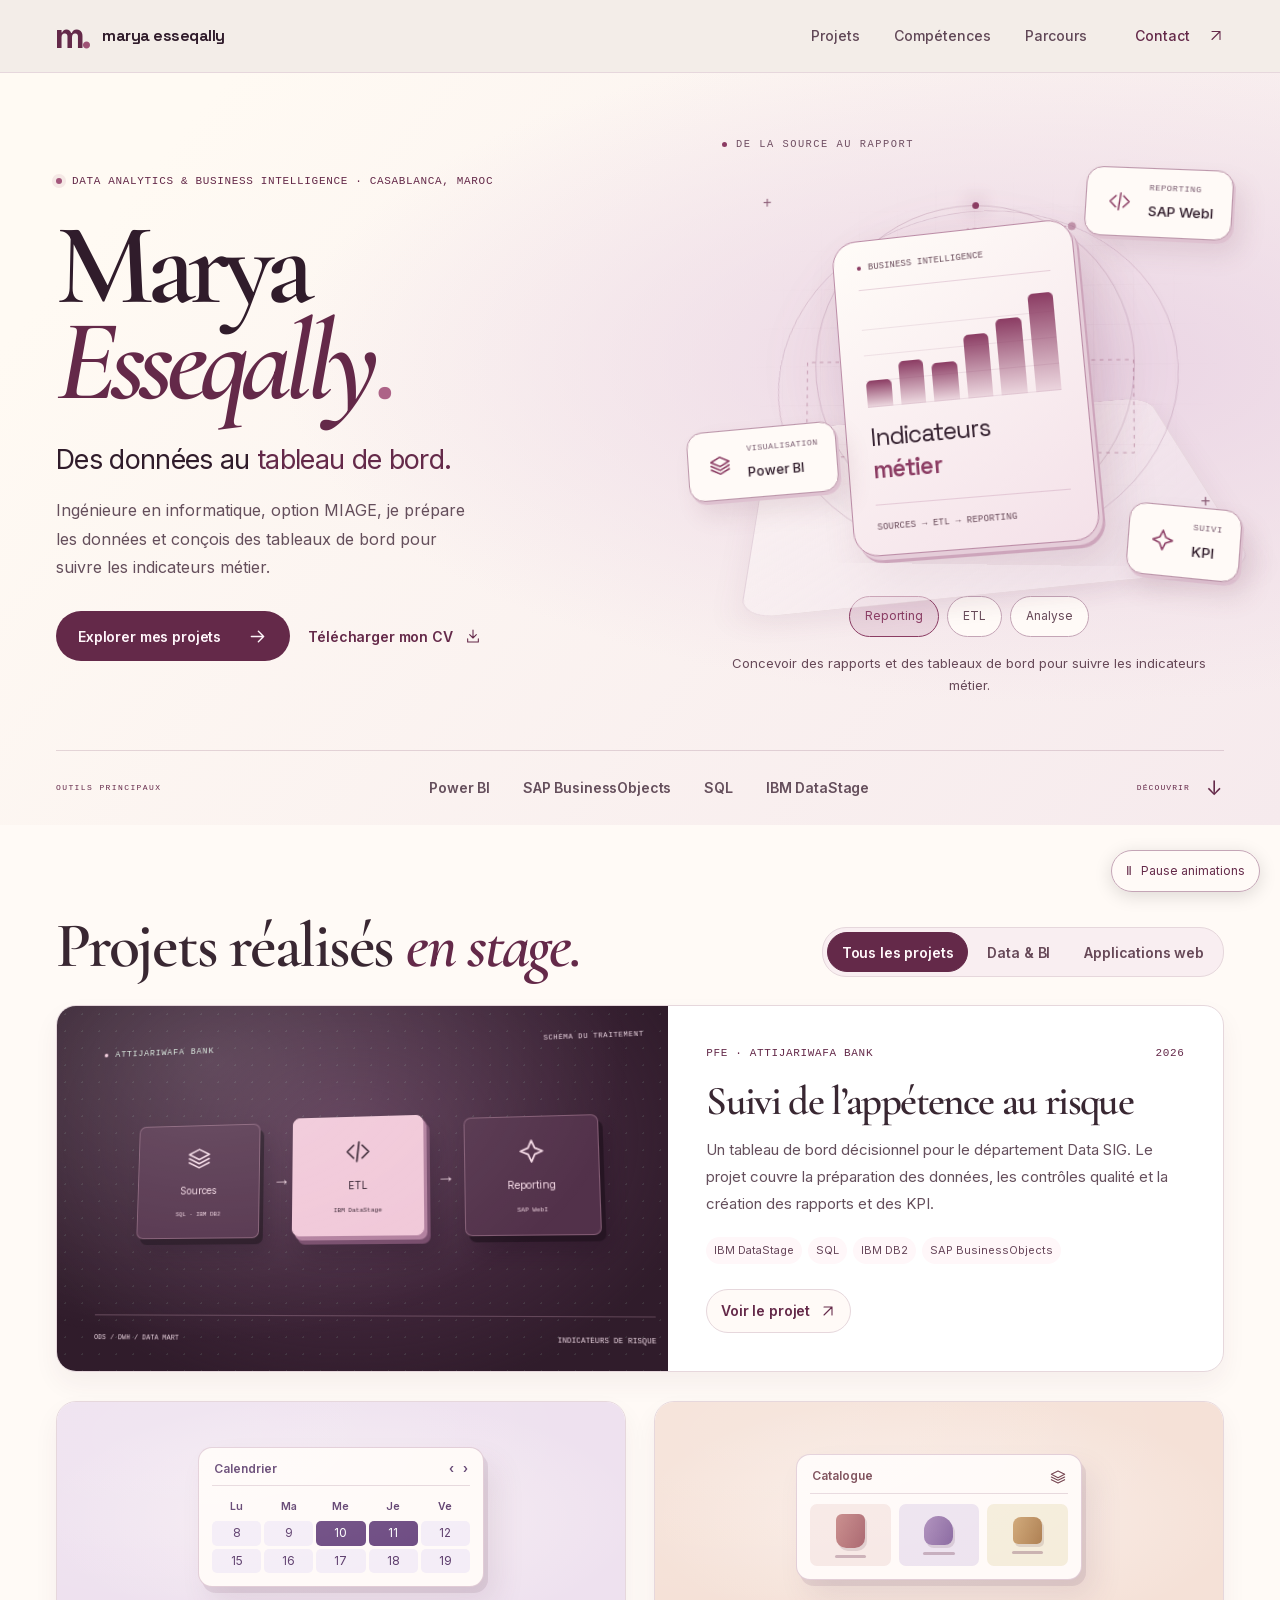
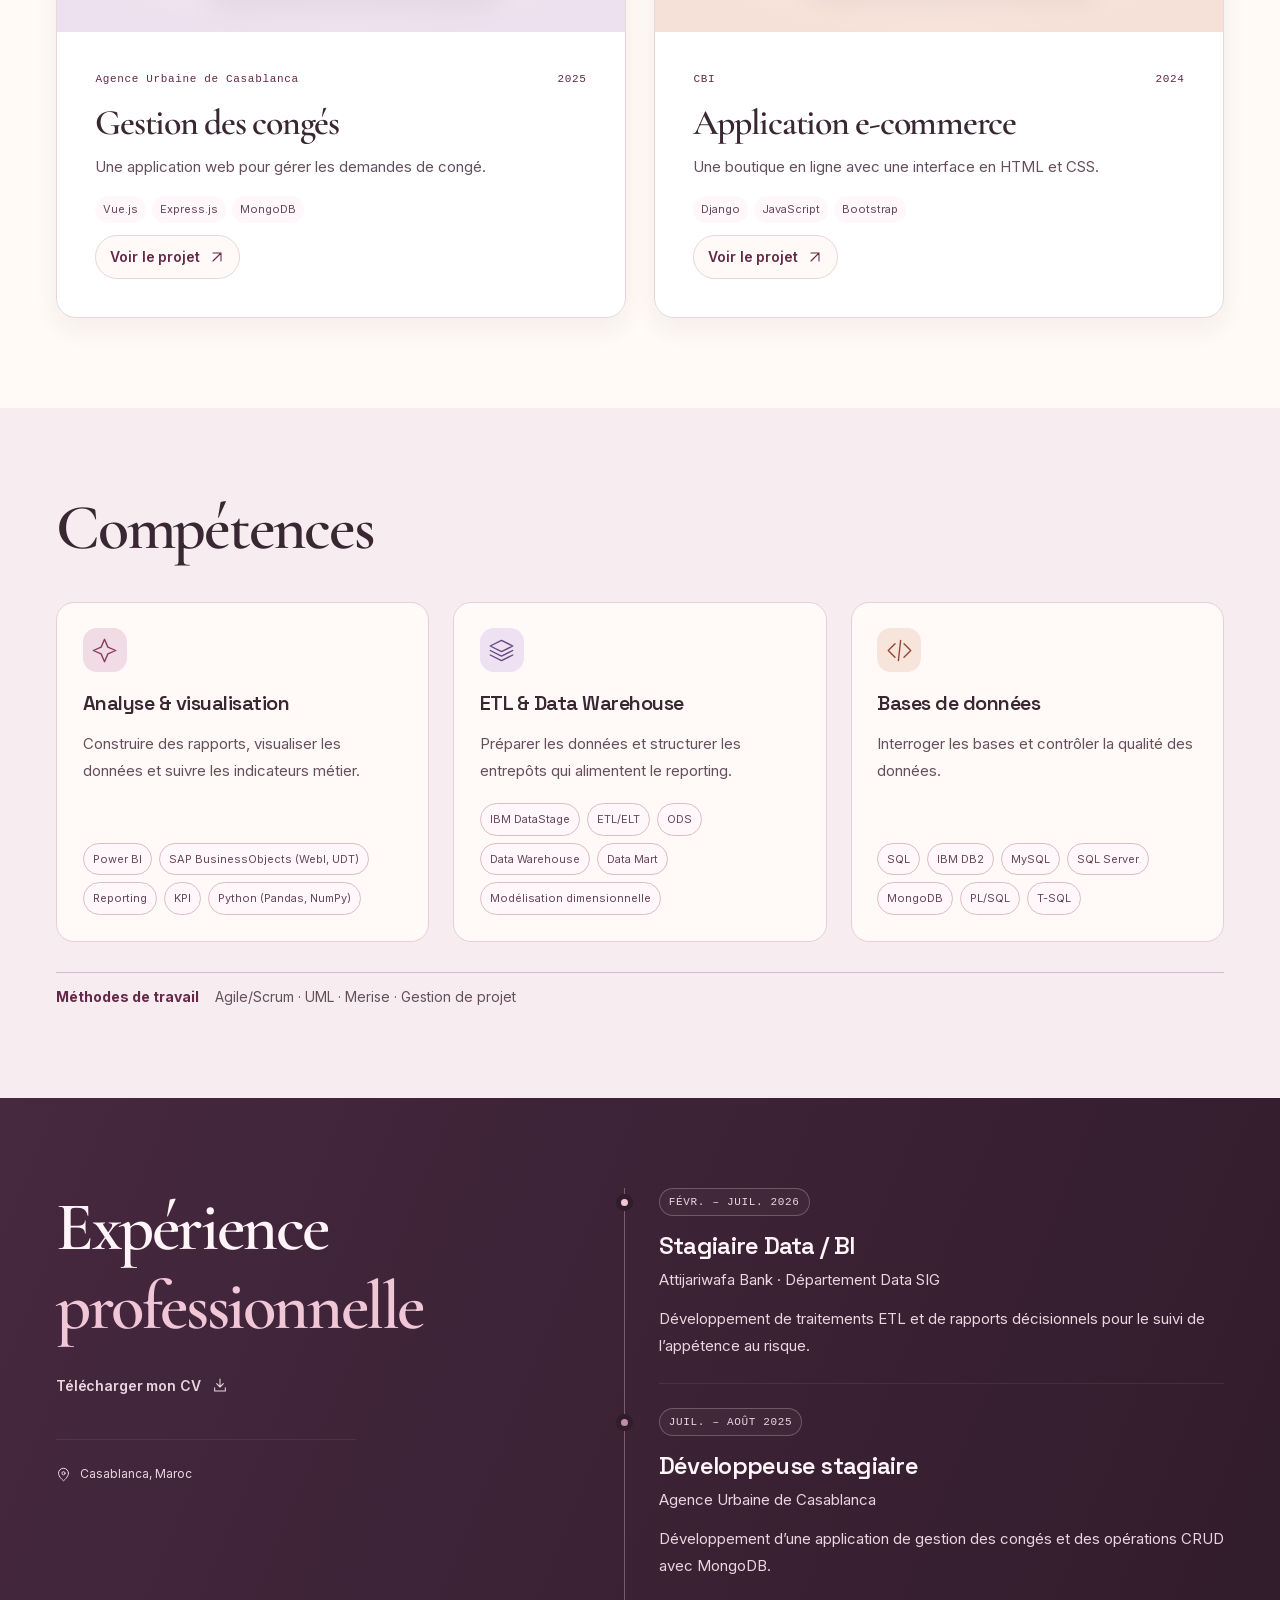
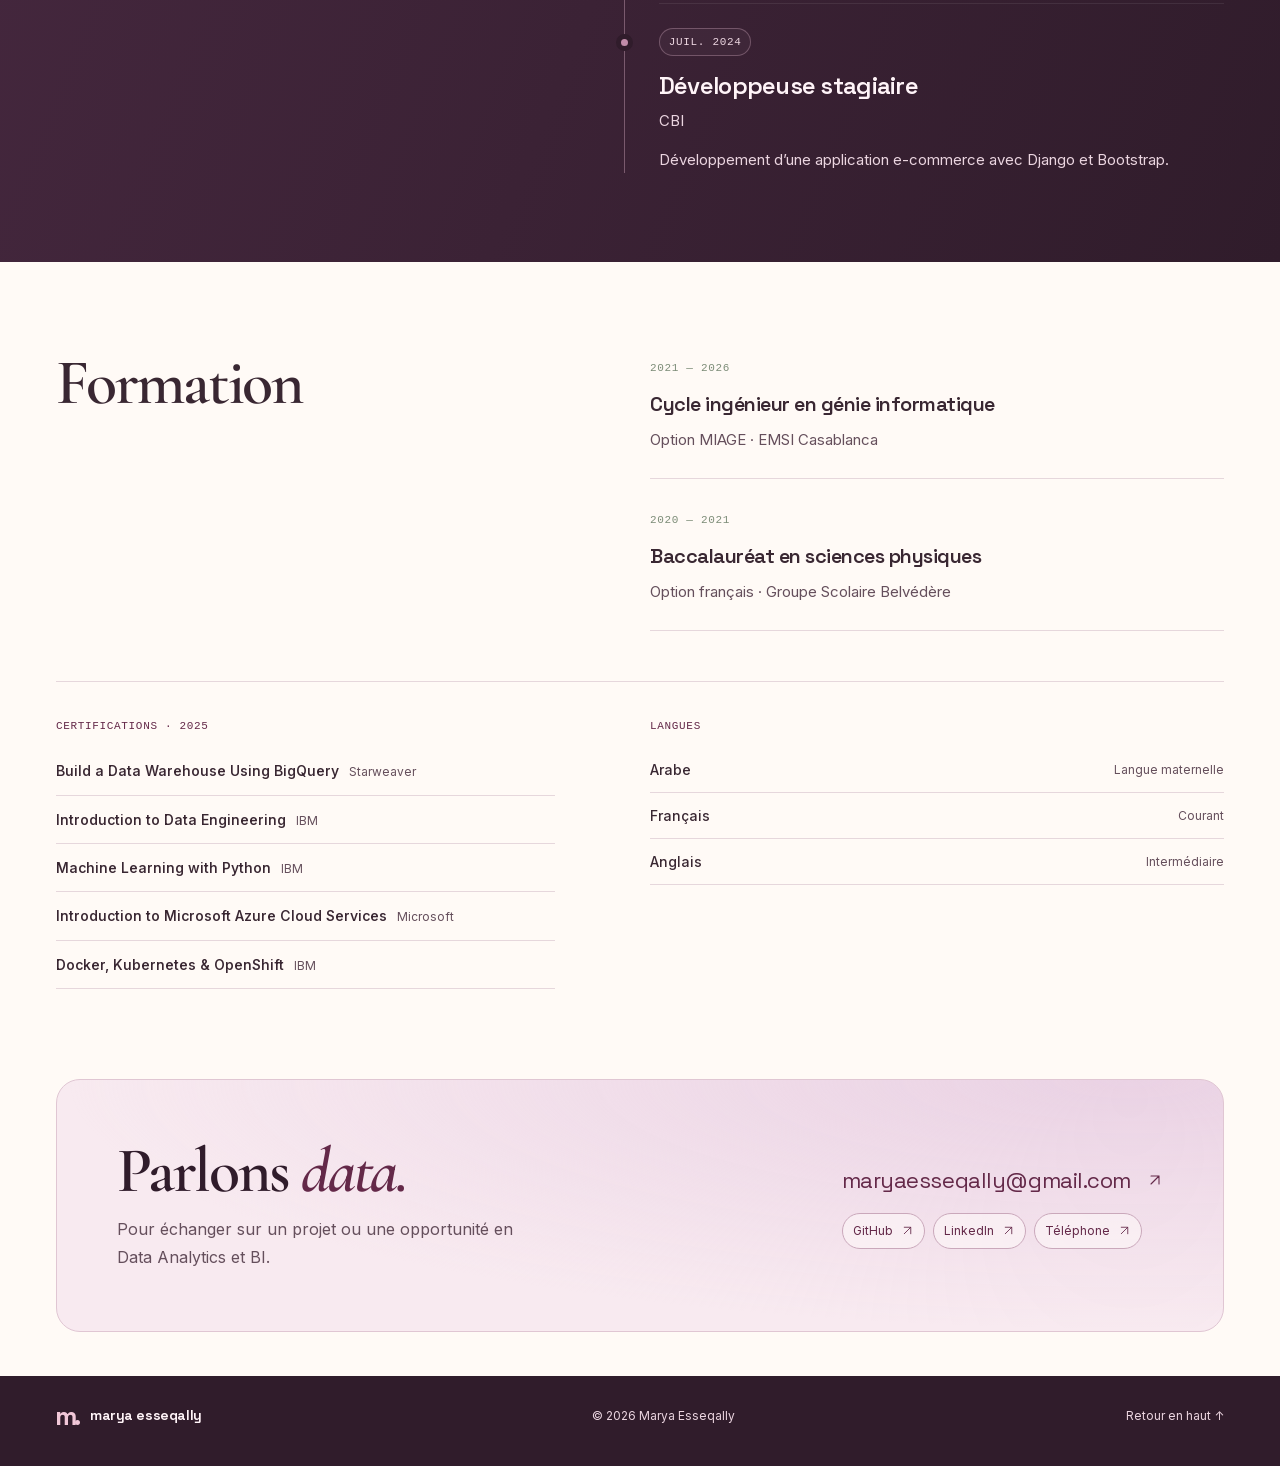
==== index.html @ 6bed2419 "Publish Marya Esseqally’s portfolio" ====
<!doctype html>
<html lang="fr">
  <head>
    <meta charset="utf-8">
    <meta name="viewport" content="width=device-width, initial-scale=1">
    <meta name="theme-color" content="#fbf6f1">
    <meta name="description" content="Portfolio de Marya Esseqally, ingénieure en informatique spécialisée en Data Analytics et Business Intelligence à Casablanca.">
    <meta property="og:title" content="Marya Esseqally — Data Analytics &amp; Business Intelligence">
    <meta property="og:description" content="Découvrez ses projets, son parcours et ses compétences en analyse de données, ETL et reporting décisionnel.">
    <meta property="og:type" content="website">
    <meta property="og:locale" content="fr_FR">
    <link rel="icon" type="image/svg+xml" href="./assets/favicon.svg">
    <link rel="preload" href="./assets/fonts/inter-latin-variable.woff2" as="font" type="font/woff2" crossorigin>
    <link rel="preload" href="./assets/fonts/space-grotesk-latin-variable.woff2" as="font" type="font/woff2" crossorigin>
    <link rel="preload" href="./assets/fonts/cormorant-garamond-latin-600-normal.woff2" as="font" type="font/woff2" crossorigin>
    <link rel="stylesheet" href="./styles.css">
    <script src="./app.js" defer></script>
    <title>Marya Esseqally — Data Analytics &amp; Business Intelligence</title>
  </head>
  <body>
    <a class="skip-link" href="#contenu">Aller au contenu</a>
    <div class="reading-progress" aria-hidden="true"></div>
    <button class="motion-toggle" type="button" aria-pressed="false"><span class="motion-indicator" aria-hidden="true">Ⅱ</span><span class="motion-label">Pause animations</span></button>
    <svg class="icon-library" xmlns="http://www.w3.org/2000/svg" aria-hidden="true">
      <symbol id="arrow" viewBox="0 0 24 24"><path d="M5 12h14M13 6l6 6-6 6"/></symbol>
      <symbol id="diagonal" viewBox="0 0 24 24"><path d="M6 18 18 6M6 6h12v12"/></symbol>
      <symbol id="download" viewBox="0 0 24 24"><path d="M12 3v12m-5-5 5 5 5-5M4 16v5h16v-5"/></symbol>
      <symbol id="code" viewBox="0 0 24 24"><path d="m8 6-6 6 6 6m8-12 6 6-6 6m-3-15-2 18"/></symbol>
      <symbol id="layers" viewBox="0 0 24 24"><path d="m12 3 10 5-10 5L2 8l10-5ZM2 12l10 5 10-5M2 16l10 5 10-5"/></symbol>
      <symbol id="spark" viewBox="0 0 24 24"><path d="m12 2 3 7 7 3-7 3-3 7-3-7-7-3 7-3 3-7Z"/></symbol>
      <symbol id="github" viewBox="0 0 24 24"><path d="M9 19c-4 1-4-2-6-2m14 5v-4a3.5 3.5 0 0 0-1-2.8c3-.4 6-1.5 6-6.3a5 5 0 0 0-1.4-3.5 4.7 4.7 0 0 0-.1-3.4s-1.1-.4-3.6 1.3a12 12 0 0 0-6.6 0C7.8 1.6 6.7 2 6.7 2a4.7 4.7 0 0 0-.1 3.4A5 5 0 0 0 5.2 9c0 4.8 3 5.9 6 6.3a3.5 3.5 0 0 0-1 2.7v4"/></symbol>
      <symbol id="mail" viewBox="0 0 24 24"><rect x="2" y="4" width="20" height="16" rx="2"/><path d="m2 5 10 8L22 5"/></symbol>
      <symbol id="pin" viewBox="0 0 24 24"><path d="M20 10c0 6-8 12-8 12S4 16 4 10a8 8 0 1 1 16 0Z"/><circle cx="12" cy="10" r="2.5"/></symbol>
      <symbol id="close" viewBox="0 0 24 24"><path d="m6 6 12 12M6 18 18 6"/></symbol>
    </svg>

    <header class="site-header">
      <div class="container header-inner">
        <a class="brand" href="#accueil" aria-label="Marya Esseqally — Accueil"><span class="brand-mark">m<span>.</span></span><span>marya<span class="brand-surname"> esseqally</span></span></a>
        <button class="menu-toggle" type="button" aria-expanded="false" aria-controls="navigation" aria-label="Ouvrir le menu"><span></span><span></span></button>
        <nav id="navigation" class="navigation" aria-label="Navigation principale">
          <a href="#projets">Projets</a><a href="#expertise">Compétences</a><a href="#parcours">Parcours</a>
          <a class="nav-contact" href="#contact">Contact <svg class="icon"><use href="#diagonal"/></svg></a>
        </nav>
      </div>
    </header>

    <main id="contenu">
      <section class="hero" id="accueil" aria-labelledby="hero-title">
        <div class="container">
          <div class="hero-main">
            <div class="hero-copy">
              <p class="eyebrow light"><span class="status-dot"></span> DATA ANALYTICS &amp; BUSINESS INTELLIGENCE · CASABLANCA, MAROC</p>

              <h1 id="hero-title">Marya<br><span class="hero-surname">Esseqally</span><span class="hero-period">.</span></h1>
              <p class="hero-tagline">Des données au <span>tableau de bord.</span></p>
              <p class="hero-description">Ingénieure en informatique, option MIAGE, je prépare les données et conçois des tableaux de bord pour suivre les indicateurs métier.</p>
              <div class="hero-actions">
                <a class="button button-mint" href="#projets">Explorer mes projets <svg class="icon"><use href="#arrow"/></svg></a>
                <a class="download-link" href="./assets/CV-Marya-Esseqally.pdf" download>Télécharger mon CV <svg class="icon"><use href="#download"/></svg></a>
              </div>
            </div>
            <div class="architecture" data-mode="reporting">
              <div class="stage-heading"><span class="stage-label">DE LA SOURCE AU RAPPORT</span></div>
              <div class="architecture-stage" data-tilt>
                <div class="art-grid" aria-hidden="true"></div><div class="stage-glow" aria-hidden="true"></div>
                <div class="orbit orbit-one" aria-hidden="true"></div><div class="orbit orbit-two" aria-hidden="true"></div>
                <div class="orbital-dot" aria-hidden="true"></div>
                <span class="art-cross cross-one" aria-hidden="true">+</span><span class="art-cross cross-two" aria-hidden="true">+</span>
                <svg class="connections" viewBox="0 0 500 480" fill="none" aria-hidden="true"><path d="M250 235V88H365M250 235H70V340H145M250 235H430V335H340M250 235V410"/><circle cx="250" cy="235" r="7"/><circle cx="365" cy="88" r="4"/><circle cx="145" cy="340" r="4"/><circle cx="340" cy="335" r="4"/></svg>
                <div class="architecture-core"><div class="core-top"><span class="tiny-dot"></span><span id="stage-domain">BUSINESS INTELLIGENCE</span></div><span class="core-chart" aria-hidden="true"><i></i><i></i><i></i><i></i><i></i><i></i></span><span class="core-name"><span id="stage-title">Indicateurs</span><br><strong id="stage-emphasis">métier</strong></span><span class="core-bottom">SOURCES → ETL → REPORTING</span></div>
                <div class="art-node node-top"><span class="node-symbol"><svg class="icon" aria-hidden="true"><use href="#code"/></svg></span><div><small id="stage-node-one-label">REPORTING</small><strong id="stage-node-one">SAP WebI</strong></div></div>
                <div class="art-node node-left"><span class="node-symbol"><svg class="icon" aria-hidden="true"><use href="#layers"/></svg></span><div><small id="stage-node-two-label">VISUALISATION</small><strong id="stage-node-two">Power BI</strong></div></div>
                <div class="art-node node-right"><span class="node-symbol"><svg class="icon" aria-hidden="true"><use href="#spark"/></svg></span><div><small id="stage-node-three-label">SUIVI</small><strong id="stage-node-three">KPI</strong></div></div>

              </div>
              <div class="stage-controls" role="group" aria-label="Explorer mes domaines"><button type="button" class="stage-option is-active" data-mode="reporting" aria-pressed="true">Reporting</button><button type="button" class="stage-option" data-mode="etl" aria-pressed="false">ETL</button><button type="button" class="stage-option" data-mode="analyse" aria-pressed="false">Analyse</button></div>
              <p class="stage-caption" id="stage-caption" role="status">Concevoir des rapports et des tableaux de bord pour suivre les indicateurs métier.</p>
            </div>
          </div>
          <div class="hero-bottom"><span class="mono">OUTILS PRINCIPAUX</span><div class="hero-tech"><span>Power BI</span><span>SAP BusinessObjects</span><span>SQL</span><span>IBM DataStage</span></div><a class="scroll-link" href="#projets" aria-label="Découvrir les projets">DÉCOUVRIR <span>↓</span></a></div>
        </div>
      </section>

      <section class="projects section-light" id="projets" aria-labelledby="projects-title">
        <div class="container">
          <div class="project-heading">
            <h2 id="projects-title">Projets réalisés <em>en stage.</em></h2>
            <div class="project-filters" role="group" aria-label="Filtrer les projets par domaine">
              <button type="button" class="filter is-active" data-filter="all" aria-pressed="true">Tous les projets</button>
              <button type="button" class="filter" data-filter="data" aria-pressed="false">Data &amp; BI</button>
              <button type="button" class="filter" data-filter="web" aria-pressed="false">Applications web</button>
            </div>
          </div>
          <p id="filter-status" class="sr-only" role="status">3 projets affichés</p>
          <div class="project-grid">
            <article class="project-card project-featured" data-categories="data">
              <div class="featured-visual">
                <div class="visual-art">
                  <div class="visual-top"><span><i></i> ATTIJARIWAFA BANK</span><span>SCHÉMA DU TRAITEMENT</span></div>
                  <div class="flow">
                    <div class="flow-node"><svg class="icon" aria-hidden="true"><use href="#layers"/></svg><span>Sources</span><small>SQL · IBM DB2</small></div>
                    <span class="flow-arrow" aria-hidden="true">→</span>
                    <div class="flow-node flow-node-main"><svg class="icon" aria-hidden="true"><use href="#code"/></svg><span>ETL</span><small>IBM DataStage</small></div>
                    <span class="flow-arrow" aria-hidden="true">→</span>
                    <div class="flow-node"><svg class="icon" aria-hidden="true"><use href="#spark"/></svg><span>Reporting</span><small>SAP WebI</small></div>
                  </div>
                  <div class="visual-bottom"><span>ODS / DWH / DATA MART</span><span>INDICATEURS DE RISQUE</span></div>
                </div>
              </div>
              <div class="featured-content">
                <p class="project-kicker">PFE · ATTIJARIWAFA BANK <span>2026</span></p>
                <h3>Suivi de l’appétence au risque</h3>
                <p>Un tableau de bord décisionnel pour le département Data SIG. Le projet couvre la préparation des données, les contrôles qualité et la création des rapports et des KPI.</p>
                <div class="tags"><span>IBM DataStage</span><span>SQL</span><span>IBM DB2</span><span>SAP BusinessObjects</span></div>
                <button type="button" class="text-link" data-project="risque">Voir le projet <svg class="icon" aria-hidden="true"><use href="#diagonal"/></svg></button>
              </div>
            </article>
            <article class="project-card web-card" data-categories="web">
              <div class="project-visual web-visual web-visual-conges" aria-hidden="true">
                <div class="web-preview calendar-preview">
                  <div class="preview-header"><span>Calendrier</span><span>‹ &nbsp; ›</span></div>
                  <div class="calendar-grid">
                    <span>Lu</span><span>Ma</span><span>Me</span><span>Je</span><span>Ve</span>
                    <span>8</span><span>9</span><span class="selected-day">10</span><span class="selected-day">11</span><span>12</span>
                    <span>15</span><span>16</span><span>17</span><span>18</span><span>19</span>
                  </div>
                </div>
              </div>
              <div class="card-content">
                <p class="project-kicker">Agence Urbaine de Casablanca <span>2025</span></p>
                <h3>Gestion des congés</h3>
                <p>Une application web pour gérer les demandes de congé.</p>
                <div class="tags"><span>Vue.js</span><span>Express.js</span><span>MongoDB</span></div>
                <button type="button" class="text-link" data-project="conges">Voir le projet <svg class="icon" aria-hidden="true"><use href="#diagonal"/></svg></button>
              </div>
            </article>
            <article class="project-card web-card" data-categories="web">
              <div class="project-visual web-visual web-visual-commerce" aria-hidden="true">
                <div class="web-preview shop-preview">
                  <div class="preview-header"><span>Catalogue</span><svg class="icon"><use href="#layers"/></svg></div>
                  <div class="shop-grid">
                    <div><span class="product-shape"></span><i></i></div>
                    <div><span class="product-shape"></span><i></i></div>
                    <div><span class="product-shape"></span><i></i></div>
                  </div>
                </div>
              </div>
              <div class="card-content">
                <p class="project-kicker">CBI <span>2024</span></p>
                <h3>Application e-commerce</h3>
                <p>Une boutique en ligne avec une interface en HTML et CSS.</p>
                <div class="tags"><span>Django</span><span>JavaScript</span><span>Bootstrap</span></div>
                <button type="button" class="text-link" data-project="commerce">Voir le projet <svg class="icon" aria-hidden="true"><use href="#diagonal"/></svg></button>
              </div>
            </article>
          </div>
        </div>
      </section>

      <section class="expertise" id="expertise" aria-labelledby="expertise-title">
        <div class="container">
          <div class="section-heading"><h2 id="expertise-title">Compétences</h2></div>
          <div class="expertise-grid">
            <article class="expertise-item"><div class="expertise-icon"><svg class="icon" aria-hidden="true"><use href="#spark"/></svg></div><h3>Analyse &amp; visualisation</h3><p>Construire des rapports, visualiser les données et suivre les indicateurs métier.</p><div class="skill-list"><span>Power BI</span><span>SAP BusinessObjects (WebI, UDT)</span><span>Reporting</span><span>KPI</span><span>Python (Pandas, NumPy)</span></div></article>
            <article class="expertise-item"><div class="expertise-icon"><svg class="icon" aria-hidden="true"><use href="#layers"/></svg></div><h3>ETL &amp; Data Warehouse</h3><p>Préparer les données et structurer les entrepôts qui alimentent le reporting.</p><div class="skill-list"><span>IBM DataStage</span><span>ETL/ELT</span><span>ODS</span><span>Data Warehouse</span><span>Data Mart</span><span>Modélisation dimensionnelle</span></div></article>
            <article class="expertise-item"><div class="expertise-icon"><svg class="icon" aria-hidden="true"><use href="#code"/></svg></div><h3>Bases de données</h3><p>Interroger les bases et contrôler la qualité des données.</p><div class="skill-list"><span>SQL</span><span>IBM DB2</span><span>MySQL</span><span>SQL Server</span><span>MongoDB</span><span>PL/SQL</span><span>T-SQL</span></div></article>
          </div>
          <div class="methods"><strong>Méthodes de travail</strong><p>Agile/Scrum · UML · Merise · Gestion de projet</p></div>
        </div>
      </section>

      <section class="journey" id="parcours" aria-labelledby="journey-title">
        <div class="container journey-layout">
          <div class="journey-intro">
            <h2 id="journey-title">Expérience<br><span class="mint">professionnelle</span></h2>
            <a class="download-link" href="./assets/CV-Marya-Esseqally.pdf" download>Télécharger mon CV <svg class="icon" aria-hidden="true"><use href="#download"/></svg></a>
            <div class="location-note"><svg class="icon" aria-hidden="true"><use href="#pin"/></svg> Casablanca, Maroc</div>
          </div>
          <div class="timeline">
            <article class="timeline-item"><div class="timeline-date">FÉVR. – JUIL. 2026</div><h3>Stagiaire Data / BI</h3><p class="company">Attijariwafa Bank · Département Data SIG</p><p>Développement de traitements ETL et de rapports décisionnels pour le suivi de l’appétence au risque.</p></article>
            <article class="timeline-item"><div class="timeline-date">JUIL. – AOÛT 2025</div><h3>Développeuse stagiaire</h3><p class="company">Agence Urbaine de Casablanca</p><p>Développement d’une application de gestion des congés et des opérations CRUD avec MongoDB.</p></article>
            <article class="timeline-item"><div class="timeline-date">JUIL. 2024</div><h3>Développeuse stagiaire</h3><p class="company">CBI</p><p>Développement d’une application e-commerce avec Django et Bootstrap.</p></article>
          </div>
        </div>
      </section>

      <section class="education section-light" aria-labelledby="education-title">
        <div class="container">
          <div class="education-grid">
            <h2 id="education-title">Formation</h2>
            <div class="education-content">
              <article class="degree"><span class="mono">2021 — 2026</span><h3>Cycle ingénieur en génie informatique</h3><p>Option MIAGE · EMSI Casablanca</p></article>
              <article class="degree"><span class="mono">2020 — 2021</span><h3>Baccalauréat en sciences physiques</h3><p>Option français · Groupe Scolaire Belvédère</p></article>
            </div>
          </div>
          <div class="credentials">
            <div><p class="eyebrow">CERTIFICATIONS · 2025</p><div class="certificate"><div><strong>Build a Data Warehouse Using BigQuery</strong><span>Starweaver</span></div></div>
              <div class="certificate"><div><strong>Introduction to Data Engineering</strong><span>IBM</span></div></div>
              <div class="certificate"><div><strong>Machine Learning with Python</strong><span>IBM</span></div></div>
              <div class="certificate"><div><strong>Introduction to Microsoft Azure Cloud Services</strong><span>Microsoft</span></div></div>
              <div class="certificate"><div><strong>Docker, Kubernetes &amp; OpenShift</strong><span>IBM</span></div></div></div>
            <div class="languages"><p class="eyebrow">LANGUES</p><div><strong>Arabe</strong><span>Langue maternelle</span></div><div><strong>Français</strong><span>Courant</span></div><div><strong>Anglais</strong><span>Intermédiaire</span></div></div>
          </div>
        </div>
      </section>

      <section class="contact" id="contact" aria-labelledby="contact-title">
        <div class="container">
          <div class="contact-panel">
            <div>
              <h2 id="contact-title">Parlons <em>data.</em></h2>
              <p>Pour échanger sur un projet ou une opportunité en Data Analytics et BI.</p>
            </div>
            <div class="contact-links">
              <a class="email-link" href="mailto:maryaesseqally@gmail.com">maryaesseqally@gmail.com <svg class="icon" aria-hidden="true"><use href="#diagonal"/></svg></a>
              <div class="social-links">
                <a href="https://github.com/MaryaEsseqally" target="_blank" rel="noopener noreferrer">GitHub <svg class="icon" aria-hidden="true"><use href="#diagonal"/></svg></a>
                <a href="https://www.linkedin.com/in/marya-esseqally/" target="_blank" rel="noopener noreferrer">LinkedIn <svg class="icon" aria-hidden="true"><use href="#diagonal"/></svg></a>
                <a href="tel:+212664807146">Téléphone <svg class="icon" aria-hidden="true"><use href="#diagonal"/></svg></a>
              </div>
            </div>
          </div>
        </div>
      </section>
    </main>
    <footer class="site-footer"><div class="container"><a class="brand" href="#accueil"><span class="brand-mark">m<span>.</span></span><span>marya esseqally</span></a><p>© <span id="year">2026</span> Marya Esseqally</p><a href="#accueil">Retour en haut ↑</a></div></footer>

    <dialog id="project-dialog" aria-labelledby="dialog-title"><div class="dialog-inner"><button type="button" class="dialog-close" aria-label="Fermer les détails du projet"><svg class="icon"><use href="#close"/></svg></button><p class="eyebrow" id="dialog-category"></p><h2 id="dialog-title"></h2><p id="dialog-description" class="dialog-description"></p><h3>Au cœur du projet</h3><ul id="dialog-features"></ul><div class="tags" id="dialog-tags"></div></div></dialog>
  </body>
</html>
---- styles.css ----
@font-face {
  font-family: 'Inter';
  font-style: normal;
  font-weight: 400 700;
  font-display: swap;
  src: url('./assets/fonts/inter-latin-variable.woff2') format('woff2');
}
@font-face {
  font-family: 'Space Grotesk';
  font-style: normal;
  font-weight: 400 700;
  font-display: swap;
  src: url('./assets/fonts/space-grotesk-latin-variable.woff2') format('woff2');
}

:root{--ink:#101918;--mint:#baf2d1;--paper:#f3f5f1;--text:#202c28;--muted:#748079;--line:#dce1da;--font:'Inter',Arial,sans-serif;--display:'Space Grotesk',Arial,sans-serif;--mono:'SFMono-Regular',Consolas,'Liberation Mono',monospace}
*{box-sizing:border-box}html{scroll-behavior:smooth;scroll-padding-top:94px}body{margin:0;background:var(--ink);color:var(--text);font-family:var(--font);-webkit-font-smoothing:antialiased}button,a{-webkit-tap-highlight-color:transparent}a{color:inherit;text-decoration:none}button{font:inherit;color:inherit;cursor:pointer}button,a{touch-action:manipulation}button:focus-visible,a:focus-visible{outline:3px solid #5aaf83;outline-offset:5px}button{border:0}button[hidden],[hidden]{display:none!important}::selection{background:var(--mint);color:var(--ink)}h1,h2,h3,p{margin:0}h1,h2,h3{font-family:var(--display);font-weight:650}h2{font-size:clamp(32px,3.15vw,48px);line-height:1.2;letter-spacing:-1.9px}p{line-height:1.7}.container{width:min(1240px,calc(100% - 112px));margin-inline:auto}.icon{width:21px;height:21px;stroke:currentColor;stroke-width:1.6;fill:none;flex-shrink:0;stroke-linecap:round;stroke-linejoin:round}.icon-library{position:absolute;width:0;height:0;overflow:hidden}.mint{color:var(--mint)}.muted{color:#879188}.mono,.eyebrow{font:10px/1.6 var(--mono);letter-spacing:1.4px}.eyebrow{display:flex;align-items:center;gap:13px;font-weight:500;margin-bottom:24px;color:#526258}.eyebrow.light{color:#a9b5ad}.section-number{color:#6d7e72;font-size:11px}.section-light{background:var(--paper)}.sr-only{position:absolute;clip:rect(0,0,0,0);width:1px;height:1px;overflow:hidden;white-space:nowrap}.skip-link{position:fixed;top:12px;left:12px;transform:translateY(-180%);z-index:30;padding:12px 20px;background:var(--mint);color:var(--ink)}.skip-link:focus{transform:translateY(0)}
.site-header{position:sticky;top:0;z-index:20;background:rgba(16,25,24,.96);color:#f5f7f3;border-bottom:1px solid #ffffff12;backdrop-filter:blur(16px)}.header-inner{height:88px;display:flex;align-items:center;justify-content:space-between}.brand{display:inline-flex;align-items:center;gap:12px;font-family:var(--display);font-size:15px;font-weight:650;letter-spacing:-.4px}.brand-mark{display:grid;place-content:center;width:34px;height:36px;font-size:36px;line-height:1;letter-spacing:-4px;font-weight:800;color:var(--mint);padding-bottom:7px;padding-right:4px}.brand-mark span{color:var(--mint)}.navigation{display:flex;align-items:center;gap:34px;font-size:12px;color:#c0c9c3}.navigation>a{transition:color .2s}.navigation>a:hover{color:var(--mint)}.navigation .nav-contact{display:flex;align-items:center;gap:18px;color:var(--mint);margin-left:14px}.navigation .nav-contact .icon{width:16px}.menu-toggle{display:none}
.hero{position:relative;overflow:hidden;color:#f2f5ef;background:radial-gradient(ellipse at 83% 47%,#1c302824,transparent 60%)}.hero-main{display:grid;grid-template-columns:1.04fr 1fr;gap:42px;align-items:center;min-height:675px;padding:75px 0 68px}.hero .eyebrow{font-size:9px;letter-spacing:1.25px;margin-bottom:29px;gap:10px}.status-dot{display:inline-block;height:6px;width:6px;flex-shrink:0;background:var(--mint);border-radius:50%;box-shadow:0 0 0 4px #baf2d10a}h1{font-size:clamp(66px,6.7vw,100px);line-height:.99;font-weight:650;letter-spacing:-6px}.hero-tagline{font-size:23px;line-height:1.45;letter-spacing:-.6px;margin-top:30px;color:#d7e1d9}.hero-description{color:#93a39a;font-size:14px;max-width:415px;margin-top:17px;line-height:1.85}.hero-actions{display:flex;align-items:center;gap:27px;margin-top:32px}.button{display:inline-flex;align-items:center;justify-content:center;gap:26px;min-height:49px;padding:14px 22px;font-size:12px;font-weight:650;border-radius:5px;transition:transform .2s,background .2s}.button:hover{transform:translateY(-2px)}.button-mint{background:var(--mint);color:var(--ink)}.button-mint:hover{background:#d0f9df}.download-link{display:inline-flex;gap:12px;align-items:center;font-size:11px;line-height:1.7;color:#d0dad3}.download-link .icon{width:16px;height:16px}.download-link:hover{color:var(--mint)}.hero-bottom{display:flex;align-items:center;justify-content:space-between;border-top:1px solid #ffffff13;padding:26px 0 28px}.hero-bottom>.mono{color:#7d9185;font-size:8px;letter-spacing:1.4px}.hero-tech{display:flex;gap:33px;color:#b8c6bc;font-family:var(--display);font-weight:600;font-size:14px;letter-spacing:-.3px}.scroll-link{display:flex;align-items:center;gap:16px;font:8px var(--mono);letter-spacing:1.1px;color:#a6b5aa}.scroll-link span{font:20px var(--font);color:var(--mint)}
.architecture{height:480px;position:relative;max-width:550px;width:100%;justify-self:end;isolation:isolate}.art-grid{position:absolute;inset:0;background-image:linear-gradient(#baf2d108 1px,transparent 1px),linear-gradient(90deg,#baf2d108 1px,transparent 1px);background-size:42px 42px;mask-image:radial-gradient(ellipse,#000 5%,transparent 70%)}.orbit{position:absolute;left:50%;top:48%;border:1px solid #baf2d115;border-radius:50%;transform:translate(-50%,-50%);z-index:-1}.orbit-one{width:355px;height:355px}.orbit-two{width:470px;height:470px;border-style:dashed;border-color:#baf2d110}.art-cross{position:absolute;font:16px var(--mono);color:#6d8e7d}.cross-one{top:37px;left:40px}.cross-two{right:20px;bottom:74px}.connections{position:absolute;inset:0;width:100%;height:100%;stroke:#6b9d80;stroke-width:1;stroke-dasharray:4 5;opacity:.65}.connections circle{stroke-dasharray:none;fill:#baf2d1}.architecture-core{position:absolute;width:232px;top:128px;left:50%;transform:translateX(-50%) rotate(-5deg);border:1px solid #baf2d145;border-radius:12px;background:linear-gradient(145deg,#283b31,#182720);box-shadow:18px 22px 50px #0004;padding:19px 22px}.core-top{display:flex;align-items:center;gap:7px;font:6px var(--mono);letter-spacing:1px;color:#b8d4c1;border-bottom:1px solid #baf2d11c;padding-bottom:14px}.tiny-dot{width:4px;height:4px;background:var(--mint);border-radius:50%}.core-icon{width:38px;height:38px;color:var(--mint);margin:22px 0 14px;stroke-width:1.1}.core-name{display:block;font-family:var(--display);color:#b5c4b9;font-size:23px;letter-spacing:-1px;line-height:1.35}.core-name strong{font-weight:550;color:#e1f3e6}.core-bottom{display:block;border-top:1px solid #baf2d11c;padding-top:15px;margin-top:22px;font:8px var(--mono);color:#769684;letter-spacing:.5px}.art-node{display:flex;gap:12px;align-items:center;position:absolute;background:#1a2520;border:1px solid #baf2d12a;border-radius:8px;padding:14px 19px;box-shadow:0 10px 30px #0002}.art-node div{display:flex;flex-direction:column;gap:6px}.art-node small{font:6px var(--mono);letter-spacing:1.3px;color:#8aa293}.art-node strong{font-size:13px;font-weight:500;color:#e0e8e1}.node-symbol{display:flex;align-items:center;justify-content:center;width:29px;height:29px}.react-symbol{font-size:31px;color:#8ebec7}.spring-symbol{color:var(--mint)}.kafka-symbol{color:#dfbd89}.node-top{top:53px;right:10px;transform:rotate(4deg)}.node-left{left:-5px;top:301px;transform:rotate(-5deg)}.node-right{right:-4px;bottom:78px;transform:rotate(5deg)}.art-caption{position:absolute;bottom:23px;width:100%;display:flex;justify-content:center;align-items:center;gap:10px;font:8px var(--mono);letter-spacing:.2px;color:#96a79b}.art-caption .status-dot{height:4px;width:4px;background:#7ba78d}.art-index{position:absolute;right:0;top:9px;color:#6b8575;font:6px var(--mono);letter-spacing:1px}
.projects{padding:99px 0 35px}.section-heading{display:flex;align-items:flex-end;justify-content:space-between;gap:40px;margin-bottom:43px}.section-intro{color:#6f7a72;font-size:13px;line-height:1.8;padding-bottom:4px}.project-filters{display:flex;align-items:center;gap:7px;margin-bottom:30px;flex-wrap:wrap}.filter{background:transparent;color:#778279;border:1px solid transparent;border-radius:5px;padding:10px 16px;font-size:11px;transition:background .2s,color .2s}.filter:hover{color:var(--ink);background:#e7ece4}.filter.is-active{background:var(--ink);color:#f1f6ef}.filter span{color:#baf2d1;margin-left:12px;font:9px var(--mono)}.project-grid{display:grid;grid-template-columns:repeat(3,minmax(0,1fr));gap:23px}.project-card{background:#fff;border:1px solid #e0e5dc;border-radius:8px;overflow:hidden;display:flex;flex-direction:column;min-width:0;transition:box-shadow .25s,transform .25s}.project-card:hover{box-shadow:0 12px 32px #14251c08;transform:translateY(-3px)}.project-featured{grid-column:1/-1;display:grid;grid-template-columns:1.1fr 1fr;min-height:354px}.featured-visual{background:#1a2c24;display:flex;flex-direction:column;padding:30px 28px;color:#bfd4c5;position:relative;overflow:hidden}.featured-visual:before{content:'';position:absolute;inset:0;background-image:radial-gradient(#baf2d11b 1px,transparent 1px);background-size:17px 17px}.visual-top,.visual-bottom{position:relative;display:flex;justify-content:space-between;align-items:center;gap:12px;font:7px var(--mono);letter-spacing:.6px;color:#9fb5a6}.visual-top>span:first-child{display:flex;align-items:center;gap:8px;font-size:9px;color:#d7e9dd;letter-spacing:1px}.visual-top i,.visual-bottom i{display:inline-block;height:4px;width:4px;background:var(--mint);border-radius:50%}.flow{position:relative;display:flex;align-items:center;justify-content:center;flex:1;gap:10px;padding:40px 0}.flow-node{width:128px;min-height:116px;display:flex;flex-direction:column;align-items:center;justify-content:center;gap:12px;background:#22392d;border:1px solid #baf2d132;border-radius:7px}.flow-node>.icon{color:#a1bca8;width:25px;height:25px}.flow-node>span{font-size:10px;color:#dae8df}.flow-node small{font:6px var(--mono);color:#9cb3a3;white-space:nowrap}.flow-node-main{background:var(--mint);border-color:var(--mint);box-shadow:0 0 40px #baf2d10d}.flow-node-main>span,.flow-node-main>.icon{color:#1a3526}.flow-node-main small{color:#4a6d56}.flow-arrow{color:#7fa38b;font-size:18px}.visual-bottom{padding-top:18px;border-top:1px solid #baf2d122;letter-spacing:.1px;font-size:7px}.visual-bottom>span{display:flex;gap:7px;align-items:center}.ai-label .icon{width:12px;height:12px;color:var(--mint)}.featured-content{padding:32px 35px;display:flex;align-items:flex-start;flex-direction:column;justify-content:center}.project-kicker{font:8px var(--mono);color:#738076;letter-spacing:.7px;width:100%;display:flex;justify-content:space-between;gap:9px}.project-kicker span{font-size:8px;color:#89948b;white-space:nowrap}.featured-content h3{font-size:32px;letter-spacing:-1.4px;margin-top:18px}.project-subtitle{font-size:15px!important;color:#405348!important;margin-top:5px!important;line-height:1.5!important}.featured-content>p:not(.project-kicker):not(.project-subtitle){color:#748077;font-size:12px;margin-top:15px;line-height:1.8}.tags{display:flex;flex-wrap:wrap;gap:6px;margin-top:20px}.tags span{font-size:8px;line-height:1.5;background:#eff3ed;color:#5c6e5e;padding:5px 8px;border-radius:3px}.text-link{background:none;display:inline-flex;gap:15px;align-items:center;padding:0;font-size:11px;font-weight:650;margin-top:25px;color:#263e2e;line-height:1.6}.text-link:hover{color:#518663}.text-link .icon{height:16px;width:16px}.project-visual{height:210px;position:relative;overflow:hidden;padding:23px 25px}.visual-label{font:7px var(--mono);letter-spacing:1.3px;position:relative;z-index:1}.visual-counter{position:absolute;bottom:16px;right:19px;font:6px var(--mono);letter-spacing:1px;opacity:.6}.visual-learn{background:#e4ecdc;color:#51674a}.service-map{margin:16px auto 0;width:230px;max-width:100%;display:flex;flex-direction:column;align-items:center;gap:7px;position:relative}.service-map span{border:1px solid #95ab8566;border-radius:4px;padding:7px 10px;font:7px var(--mono);background:#edf2e7}.service-map .map-top{background:#55724b;color:#fff;border-color:#55724b;padding:9px 21px;z-index:1}.service-map i{width:1px;height:9px;background:#95ab85;margin:-7px 0}.service-map>div{display:flex;gap:8px}.service-map small{font:5px var(--mono);letter-spacing:1.8px;margin-top:7px}.visual-care{background:#e5ecef;color:#5c7881}.care-art{position:relative;max-width:250px;display:flex;gap:22px;margin:26px auto 0;align-items:center}.medical-cross{font:80px/1 var(--display);font-weight:400;color:#5e8c9a;margin-top:-13px}.care-lines{display:flex;flex-direction:column;gap:7px;flex:1}.care-lines span{font:8px var(--mono);padding:7px 12px;background:#f1f5f6;border:1px solid #a4b9c23d;border-radius:3px}.care-art>svg{position:absolute;width:100%;height:40px;bottom:-38px;left:0;stroke:#7ba0a9;stroke-width:1.2;fill:none}.visual-nutrition{background:#f2e9dc;color:#907350}.nutrition-art{display:flex;align-items:center;gap:15px;justify-content:center;margin-top:29px}.scan-frame{position:relative;display:flex;flex-direction:column;align-items:center;justify-content:center;width:75px;height:83px;border:1px dashed #b9a076;border-radius:8px;gap:10px;background:#f8f3ea}.scan-frame>.icon{height:28px;width:28px;stroke-width:1;color:#9d7d4f}.scan-frame span{font:7px var(--mono)}.nutrition-arrow{color:#a58d6a}.nutrition-result{display:flex;flex-direction:column;gap:12px}.nutrition-result>span{font:12px var(--mono);letter-spacing:-.4px}.nutrition-result i{height:3px;width:90px;background:linear-gradient(90deg,#9a8762 70%,#d6cab4 70%);border-radius:4px}.nutrition-result small{font:6px var(--mono)}.card-content{padding:24px;display:flex;flex-direction:column;align-items:flex-start;flex:1}.card-content h3{font-size:22px;letter-spacing:-.8px;margin-top:16px;width:100%;display:flex;justify-content:space-between;align-items:center}.project-title-icon{width:19px;height:19px;color:#a3ada2}.card-content>p:not(.project-kicker){font-size:12px;line-height:1.85;color:#788279;margin-top:13px;flex:1}.card-content .tags{margin-top:20px}.card-content .text-link{margin-top:24px}.projects-footer{border-top:1px solid var(--line);margin-top:38px;padding-top:26px;display:flex;justify-content:space-between;align-items:center;gap:18px;font-size:10px;color:#849083;line-height:1.7}.projects-footer>a{display:flex;gap:14px;align-items:center;color:#324d39}.projects-footer .icon{width:15px;height:15px}
.expertise{background:var(--paper);padding:84px 0 95px}.expertise .section-heading{margin-bottom:42px}.expertise-grid{display:grid;grid-template-columns:repeat(3,minmax(0,1fr));gap:38px}.expertise-item{border-top:1px solid #cfd7cb;padding-top:25px}.expertise-icon{display:flex;align-items:center;justify-content:space-between;margin-bottom:22px;color:#45614b}.expertise-icon>.icon{height:27px;width:27px;stroke-width:1.2}.expertise-icon>span{font:9px var(--mono);color:#94a18f}.expertise-item h3{font-size:18px;letter-spacing:-.6px}.expertise-item>p{color:#768071;font-size:12px;line-height:1.85;margin-top:13px;min-height:67px;max-width:330px}.skill-list{display:flex;flex-wrap:wrap;gap:7px;margin-top:22px}.skill-list span{font-size:9px;line-height:1.5;color:#596a55;padding:7px 9px;border:1px solid #d9e0d3;border-radius:3px}
.journey{padding:100px 0;color:#e4eae2;background:linear-gradient(115deg,#14211b,#101918 65%)}.journey-layout{display:grid;grid-template-columns:1fr 1.15fr;gap:95px}.journey h2{font-size:clamp(34px,3.5vw,49px);line-height:1.2}.journey-intro>p:not(.eyebrow){color:#8e9e91;font-size:13px;margin-top:27px;max-width:300px}.journey-intro>.download-link{margin-top:29px;font-size:11px;color:#b6c9b9}.location-note{margin-top:80px;padding-top:24px;border-top:1px solid #ffffff12;display:flex;align-items:center;gap:9px;font-size:10px;max-width:300px;color:#7e9584}.location-note>.icon{width:15px;height:15px}.timeline{border-left:1px solid #baf2d129;padding-left:34px}.timeline-item{position:relative;padding-bottom:33px;margin-bottom:31px;border-bottom:1px solid #ffffff13}.timeline-item:last-child{margin-bottom:0;padding-bottom:0;border-bottom:0}.timeline-item:before{content:'';position:absolute;width:7px;height:7px;background:#607c68;border:5px solid var(--ink);box-sizing:content-box;left:-43px;top:-2px;border-radius:50%}.timeline-item:first-child:before{background:var(--mint)}.timeline-date{font:8px var(--mono);letter-spacing:.7px;color:#9aaa9b;display:flex;align-items:center;gap:16px;flex-wrap:wrap}.timeline-date>span{font-size:6px;letter-spacing:.5px;color:#bdd4c1;border:1px solid #baf2d12b;padding:4px 6px;border-radius:3px}.timeline-item h3{font-size:22px;letter-spacing:-.7px;margin-top:14px}.company{font-size:12px;color:#b2c5b5;margin-top:7px}.timeline-item>p:not(.company){font-size:12px;line-height:1.9;color:#91a092;margin-top:13px}.timeline-tags{font:8px var(--mono);color:#91ab97;margin-top:17px;display:flex;gap:11px;flex-wrap:wrap}.timeline-tags span{color:#506a56}
.education{padding:92px 0 81px}.education-grid{display:grid;grid-template-columns:1fr 1.15fr;gap:95px}.education h2{font-size:37px;letter-spacing:-1.7px}.degree{margin-bottom:25px;border-bottom:1px solid var(--line);padding-bottom:25px}.degree:last-child{margin:0}.degree>.mono{font-size:9px;letter-spacing:.7px;color:#7d8d78}.degree h3{font-size:18px;letter-spacing:-.5px;margin-top:11px}.degree p{font-size:12px;color:#7b8876;margin-top:8px}.credentials{display:grid;grid-template-columns:1fr 1.15fr;gap:95px;margin-top:50px;padding-top:35px;border-top:1px solid var(--line)}.credentials .eyebrow{font-size:8px;letter-spacing:1px;margin-bottom:22px}.certificate{display:flex;align-items:flex-start;gap:10px;margin-top:18px}.certificate>.icon{width:16px;height:16px;color:#647c59;margin-top:1px}.certificate>div{display:flex;flex-direction:column;gap:7px}.certificate strong{font-size:11px;font-weight:550;line-height:1.6}.certificate span{font-size:10px;color:#8c9888}.languages>div{display:flex;align-items:center;justify-content:space-between;padding:11px 0;border-bottom:1px solid var(--line);font-size:12px}.languages strong{font-weight:500}.languages>div>span{font-size:10px;color:#7e8d78}
.contact{position:relative;padding:75px 0 0;color:#edf3e9;overflow:hidden}.contact-top{display:flex;justify-content:space-between;align-items:center}.contact-top>.eyebrow{margin-bottom:25px}.contact-star{font-size:75px;line-height:1;color:var(--mint);padding-right:20px;font-family:Arial,sans-serif}.contact h2{font-size:clamp(45px,6vw,82px);line-height:1.1;letter-spacing:-3.8px}.contact-bottom{display:flex;align-items:center;justify-content:space-between;margin-top:31px;gap:25px}.contact-bottom>p{color:#94a492;font-size:13px;line-height:1.8}.contact-bottom>.button{padding-inline:27px;min-width:180px}.contact-details{display:flex;align-items:center;justify-content:space-between;gap:30px;padding:31px 0;margin-top:54px;border-top:1px solid #ffffff16;border-bottom:1px solid #ffffff16}.email-link{font-family:var(--display);display:flex;align-items:center;gap:16px;font-size:17px;color:#c7d8c8;letter-spacing:-.3px}.email-link>.icon{width:16px;height:16px}.email-link:hover{color:var(--mint)}.social-links{display:flex;gap:25px}.social-links>a{display:flex;gap:8px;align-items:center;color:#a0b39f;font-size:10px}.social-links .icon{width:13px;height:13px}.social-links>a:hover{color:var(--mint)}.site-footer{padding:27px 0;color:#e2eadc}.site-footer>.container{display:flex;align-items:center;justify-content:space-between;gap:20px}.site-footer .brand{font-size:11px;gap:9px}.site-footer .brand-mark{font-size:26px;width:25px;height:27px;letter-spacing:-3px}.site-footer p,.site-footer>.container>a:last-child{font-size:9px;color:#7b8d77;line-height:1.7}
dialog{width:min(650px,calc(100% - 32px));max-height:calc(100dvh - 48px);border:1px solid #d6dfd1;border-radius:12px;padding:0;background:var(--paper);color:var(--text);box-shadow:0 30px 100px #0005;overscroll-behavior:contain}dialog::backdrop{background:#07110bd6;backdrop-filter:blur(6px)}.dialog-inner{padding:47px;position:relative}.dialog-close{display:grid;place-items:center;position:absolute;right:15px;top:15px;width:34px;height:34px;background:#e3e9df;border-radius:50%}.dialog-close:hover{background:#d6e0d0}.dialog-inner>.eyebrow{font-size:8px;letter-spacing:.8px;margin-bottom:17px;padding-right:20px}.dialog-inner h2{font-size:37px}.dialog-description{font-size:14px;line-height:1.9;color:#61715b;margin-top:18px}.dialog-inner h3{font-size:16px;margin-top:26px;letter-spacing:-.4px}.dialog-inner ul{padding-left:18px;font-size:12px;line-height:1.9;color:#61715b}.dialog-inner li+li{margin-top:10px}.dialog-inner .tags{margin-top:25px}.button-dark{background:var(--ink);color:var(--mint);margin-top:29px;font-size:11px}.dialog-note{font-size:11px;color:#7b8675;margin-top:25px;border-top:1px solid var(--line);padding-top:17px}.dialog-open{overflow:hidden}
.brand-mark{display:inline-flex;align-items:baseline;justify-content:center;white-space:nowrap}
@media(min-width:1500px){.hero-main{min-height:740px}.hero{background:radial-gradient(ellipse at 78% 50%,#24452c26,transparent 55%)}}
@media(max-width:1100px){.container{width:calc(100% - 72px)}.hero-main{gap:10px;grid-template-columns:1.07fr 1fr;min-height:640px}.hero h1{font-size:78px;letter-spacing:-5px}.hero-actions{gap:20px;flex-wrap:wrap}.hero .eyebrow{font-size:8px}.architecture{transform:scale(.88);transform-origin:center right;width:440px;max-width:none;margin-left:-50px}.hero-tech{gap:22px;font-size:12px}.hero-bottom>.mono{display:none}.hero-tagline{font-size:21px}.section-heading h2{font-size:36px}.section-intro{font-size:12px}.project-featured{grid-template-columns:1.05fr 1fr}.featured-visual{padding-inline:20px}.flow{gap:7px}.flow-node{width:110px;min-height:110px}.flow-node small{font-size:5px}.featured-content{padding:27px}.project-grid{gap:17px}.project-visual{padding:21px;height:195px}.card-content{padding:21px}.project-kicker{font-size:7px;letter-spacing:.2px}.project-kicker span{font-size:7px}.card-content h3{font-size:20px}.expertise-grid{gap:26px}.expertise-item h3{font-size:16px}.journey-layout,.education-grid,.credentials{gap:55px}.timeline-date{gap:9px}.journey h2{font-size:37px}.education h2{font-size:33px}.email-link{font-size:15px}.social-links{gap:18px}}
@media(max-width:800px){.container{width:calc(100% - 48px)}.header-inner{height:76px}.navigation{gap:21px}.navigation .nav-contact{margin-left:0;gap:9px}.brand-surname{display:none}.hero-main{padding:60px 0;min-height:590px;grid-template-columns:1.2fr 1fr;gap:0}.hero h1{font-size:67px;letter-spacing:-4px}.hero .eyebrow{max-width:300px;font-size:7px;letter-spacing:.6px}.hero-tagline{font-size:19px}.hero-description{font-size:12px;max-width:300px}.hero-actions{flex-direction:column;align-items:flex-start;gap:20px;margin-top:26px}.architecture{transform:scale(.67);width:420px;margin-left:-150px;transform-origin:center right}.hero-tech{gap:21px}.projects{padding-top:75px}.section-heading{align-items:flex-start;flex-direction:column;gap:23px;margin-bottom:31px}.section-heading h2{font-size:35px}.section-intro br{display:none}.section-intro{max-width:360px}.project-featured{grid-template-columns:1fr 1fr}.flow{flex-direction:column;gap:7px;padding:20px 0}.flow-node{min-height:66px;width:160px;gap:6px;position:relative;align-items:flex-start;padding-left:46px}.flow-node>.icon{position:absolute;left:14px;top:20px;width:20px;height:20px}.flow-node>span{font-size:10px}.flow-node small{font-size:6px}.flow-arrow{transform:rotate(90deg);font-size:14px}.visual-top>span:last-child{display:none}.visual-bottom{flex-direction:column;align-items:flex-start;gap:12px}.project-grid{grid-template-columns:1fr 1fr}.project-card:last-child{grid-column:1/-1;display:grid;grid-template-columns:1fr 1fr}.project-card:last-child>.project-visual{height:100%;min-height:270px;display:flex;flex-direction:column;justify-content:center}.project-card:last-child .nutrition-art{gap:16px}.project-card:last-child .visual-label{position:absolute;top:23px}.project-card:last-child .nutrition-art{margin:0}.project-card:last-child .scan-frame{width:75px;height:90px}.project-card:last-child .nutrition-result>span{font-size:11px}.project-card:last-child .nutrition-result small{font-size:6px}.card-content{padding:24px}.expertise{padding:65px 0 75px}.expertise-grid{gap:25px}.expertise-item h3{line-height:1.5}.expertise-item>p{min-height:110px;font-size:11px}.journey{padding:75px 0}.journey-layout{grid-template-columns:1fr;gap:48px}.journey-intro>p:not(.eyebrow){max-width:430px}.journey-intro .download-link{margin-top:20px}.location-note{display:none}.timeline{margin-left:6px}.timeline-item>p:not(.company){max-width:550px}.education-grid{grid-template-columns:1fr;gap:32px}.education h2{font-size:34px}.education h2 br{display:none}.credentials{grid-template-columns:1.2fr 1fr;gap:40px}.contact-details{align-items:flex-start;flex-direction:column;gap:22px}.email-link{font-size:19px}.social-links{gap:25px}.contact{padding-top:55px}.contact-star{font-size:60px}.contact .eyebrow{font-size:8px}.contact h2{font-size:60px;letter-spacing:-2.5px}.contact-bottom>p{font-size:12px}.contact-bottom>.button{min-width:160px}.site-footer .brand>span:last-child{display:none}}
@media(max-width:560px){html{scroll-padding-top:80px}.container{width:calc(100% - 40px)}.header-inner{height:70px}.brand{font-size:14px}.brand-surname{display:inline}.menu-toggle{display:flex;flex-direction:column;justify-content:center;gap:6px;width:40px;height:40px;padding:9px;background:none;border:1px solid #ffffff24;border-radius:5px;color:var(--mint)}.menu-toggle span{width:20px;height:1px;background:currentColor;transition:transform .2s}.menu-toggle[aria-expanded=true] span:first-child{transform:translateY(3.5px) rotate(45deg)}.menu-toggle[aria-expanded=true] span:last-child{transform:translateY(-3.5px) rotate(-45deg)}.navigation{display:none;position:absolute;top:70px;left:0;right:0;padding:22px 20px 27px;background:#14211b;border-bottom:1px solid #baf2d12b;flex-direction:column;align-items:stretch;gap:0;box-shadow:0 20px 30px #0003;font-size:14px}.navigation.is-open{display:flex}.navigation>a{padding:14px 7px}.navigation .nav-contact{margin-top:8px;justify-content:space-between;border-top:1px solid #ffffff16}.hero-main{grid-template-columns:1fr;gap:0;padding:44px 0 24px;min-height:0}.hero .eyebrow{font-size:7px;letter-spacing:.7px;margin-bottom:26px;max-width:none}.hero h1{font-size:clamp(60px,15.4vw,86px);letter-spacing:-4px;line-height:1.04}.hero-tagline{font-size:20px;margin-top:24px}.hero-description{font-size:13px;line-height:1.8;margin-top:16px;max-width:360px}.hero-actions{flex-direction:row;align-items:center;gap:19px;margin-top:27px;flex-wrap:wrap}.button{min-height:47px;font-size:11px;padding:13px 17px;gap:21px}.download-link{font-size:10px}.hero-actions>.download-link{gap:8px}.hero-actions .button .icon{height:18px;width:18px}.architecture{width:100%;max-width:440px;height:410px;transform:none;transform-origin:center;margin:22px auto -2px;justify-self:center}.orbit-one{width:270px;height:270px;top:49%}.orbit-two{width:350px;height:350px;top:49%}.architecture-core{width:194px;top:100px;padding:17px 19px}.core-top{font-size:5px;padding-bottom:12px;letter-spacing:.6px}.core-icon{margin:18px 0 11px;width:31px;height:31px}.core-name{font-size:21px}.core-bottom{font-size:6px;padding-top:13px;margin-top:17px}.art-node{padding:11px 13px;gap:9px;border-radius:6px}.art-node strong{font-size:11px}.art-node small{font-size:5px;letter-spacing:.7px}.node-top{top:35px;right:11px}.node-left{left:0;top:263px}.node-right{right:0;bottom:62px}.node-symbol{width:23px;height:23px}.react-symbol{font-size:27px}.node-symbol>.icon{height:19px;width:19px}.art-caption{bottom:10px;font-size:7px}.art-index{top:9px;right:13px;font-size:5px}.cross-one{top:38px;left:23px}.cross-two{bottom:64px;right:24px}.hero-bottom{padding:22px 0;display:block}.hero-tech{display:flex;justify-content:space-between;gap:13px;flex-wrap:wrap;font-size:10px}.scroll-link{display:none}.projects{padding:59px 0 29px}.eyebrow{font-size:8px;letter-spacing:.8px;gap:9px;margin-bottom:21px}.section-number{font-size:9px}.section-heading h2{font-size:30px;letter-spacing:-1.4px;line-height:1.24}.section-heading{gap:21px;margin-bottom:27px}.section-intro{font-size:12px;line-height:1.8;max-width:330px}.project-filters{gap:2px;margin-bottom:22px}.filter{font-size:9px;padding:9px 10px;white-space:nowrap}.filter span{font-size:7px;margin-left:6px}.project-grid{grid-template-columns:1fr;gap:21px}.project-featured{grid-template-columns:1fr}.featured-visual{min-height:245px;padding:23px 20px}.visual-top>span:last-child{display:inline;font-size:5px}.flow{flex-direction:row;gap:7px;padding:32px 0}.flow-node{width:93px;min-height:100px;align-items:center;padding:14px 4px;gap:10px}.flow-node>.icon{position:static;height:23px;width:23px}.flow-node>span{font-size:8px}.flow-node small{font-size:4.5px}.flow-arrow{transform:none;font-size:14px}.visual-bottom{flex-direction:row;align-items:center;font-size:6px;padding-top:15px;gap:8px}.ai-label .icon{width:10px;height:10px}.featured-content{padding:26px 24px 29px}.featured-content h3{font-size:30px;margin-top:20px}.featured-content>p:not(.project-kicker):not(.project-subtitle){font-size:12px}.project-kicker{font-size:7px;letter-spacing:.5px}.project-kicker span{font-size:7px}.project-visual{height:220px;padding:24px}.card-content{padding:25px}.card-content h3{font-size:24px}.card-content>p:not(.project-kicker){font-size:12px}.project-card:last-child{display:flex;grid-column:auto}.project-card:last-child>.project-visual{height:220px;min-height:0;display:block}.project-card:last-child .visual-label{position:static}.project-card:last-child .nutrition-art{margin-top:29px;gap:23px}.project-card:last-child .scan-frame{width:85px;height:88px}.project-card:last-child .nutrition-result>span{font-size:13px}.project-card:last-child .nutrition-result small{font-size:7px}.service-map{margin-top:23px}.service-map span{font-size:8px}.service-map small{font-size:6px}.care-art{margin-top:30px}.projects-footer{margin-top:27px;padding-top:23px;flex-direction:column;align-items:flex-start;gap:12px;font-size:10px}.expertise{padding:42px 0 62px}.expertise .section-heading{margin-bottom:29px}.expertise-grid{grid-template-columns:1fr;gap:33px}.expertise-item{padding-top:22px}.expertise-icon{margin-bottom:20px}.expertise-item h3{font-size:20px;letter-spacing:-.5px}.expertise-item>p{font-size:12px;min-height:0;max-width:none;line-height:1.9;margin-top:12px}.skill-list{margin-top:19px;gap:7px}.skill-list span{font-size:9px;padding:7px 9px}.journey{padding:61px 0}.journey-layout{gap:40px}.journey h2{font-size:36px}.journey-intro>p:not(.eyebrow){font-size:12px;margin-top:21px}.timeline{padding-left:25px;margin-left:3px}.timeline-item:before{left:-34px}.timeline-date{font-size:7px;gap:10px}.timeline-date>span{font-size:5px;padding:4px}.timeline-item h3{font-size:21px;line-height:1.4;margin-top:12px}.company{font-size:11px}.timeline-item>p:not(.company){font-size:11px;line-height:1.9}.timeline-tags{font-size:7px;gap:8px;line-height:1.8}.education{padding:58px 0}.education h2{font-size:31px;line-height:1.3;letter-spacing:-1.3px}.education-grid{gap:30px}.degree h3{font-size:17px;line-height:1.5}.degree p{font-size:11px}.degree>.mono{font-size:8px}.credentials{grid-template-columns:1fr;gap:35px;margin-top:34px;padding-top:29px}.certificate strong{font-size:11px}.credentials .eyebrow{margin-bottom:18px}.languages>div{padding-block:12px}.contact{padding-top:48px}.contact-top>.eyebrow{font-size:7px;letter-spacing:.3px;margin-bottom:22px}.contact-star{font-size:41px;padding-right:0;margin-top:-17px}.contact h2{font-size:46px;letter-spacing:-2.2px;line-height:1.15}.contact-bottom{flex-direction:column;align-items:flex-start;gap:25px;margin-top:23px}.contact-bottom>p{font-size:11px;line-height:1.9}.contact-details{margin-top:35px;padding-block:25px;gap:21px}.email-link{font-size:clamp(12px,3.7vw,17px);gap:10px;letter-spacing:-.5px}.email-link>.icon{width:14px;height:14px}.social-links{gap:28px;font-size:10px}.site-footer{padding:23px 0}.site-footer>.container{gap:8px}.site-footer p,.site-footer>.container>a:last-child{font-size:7px}.site-footer .brand-mark{width:18px;font-size:24px}.dialog-inner{padding:42px 25px 30px}.dialog-inner h2{font-size:31px;letter-spacing:-1px}.dialog-description{font-size:12px}.dialog-inner ul{font-size:11px}.dialog-inner>.eyebrow{font-size:7px}.dialog-note{font-size:10px}}
@media(prefers-reduced-motion:reduce){html{scroll-behavior:auto}*,*::before,*::after{transition:none!important;animation:none!important}}

/* Creative direction and interactive details. */
:root {
  --mint: #d4f58b;
  --lilac: #bda6f5;
  --coral: #f0b097;
}
.reading-progress {
  position: fixed;
  inset: 0 0 auto;
  height: 3px;
  z-index: 50;
  background: linear-gradient(90deg, var(--mint), var(--lilac));
  transform: scaleX(var(--reading-progress, 0));
  transform-origin: left;
  pointer-events: none;
}
.motion-toggle {
  position: fixed;
  right: 20px;
  bottom: 18px;
  z-index: 25;
  display: flex;
  align-items: center;
  gap: 9px;
  padding: 10px 14px;
  border: 1px solid #bda6f540;
  border-radius: 30px;
  background: #18221ef2;
  color: #e0e7d9;
  font-size: 10px;
  box-shadow: 0 4px 18px #0002;
  backdrop-filter: blur(12px);
}
.motion-indicator { color: var(--mint); font-size: 12px; }
.motion-toggle:disabled { cursor: default; }
.site-header { transition: background .3s, border-color .3s; }
.site-header.is-scrolled { border-color: #d4f58b30; background: #101918f5; }
.navigation a[aria-current="location"] { color: var(--mint); }
.hero {
  isolation: isolate;
  background: radial-gradient(ellipse at 76% 46%, #bda6f511, transparent 54%), #101918;
}
.hero::before {
  content: '';
  position: absolute;
  width: 450px;
  height: 450px;
  left: -340px;
  top: 120px;
  border: 1px solid #d4f58b17;
  border-radius: 50%;
  pointer-events: none;
}
.hero-main { min-height: 720px; padding: 65px 0 54px; gap: 36px; }
.hero .eyebrow { margin-bottom: 28px; color: #adbaa7; }
.hero-pretitle {
  display: flex;
  align-items: center;
  gap: 14px;
  margin-bottom: 13px;
  color: #899d8a;
  font: 9px var(--mono);
  letter-spacing: 1.8px;
}
.hero-pretitle > span { color: var(--lilac); letter-spacing: 0; font-size: 11px; }
.hero h1 { font-weight: 750; letter-spacing: -6px; line-height: 1.01; }
.hero-surname {
  color: var(--mint);
  background: linear-gradient(110deg, #e1f9b4 12%, #c8ec8e 52%, #bda6f5 100%);
  background-clip: text;
  -webkit-text-fill-color: transparent;
}
.hero-period { color: var(--lilac); }
.hero-tagline { font-size: 25px; margin-top: 27px; line-height: 1.4; }
.hero-tagline > span { color: var(--lilac); }
.hero-description { max-width: 390px; }
.hero-actions { margin-top: 29px; }
.button { position: relative; overflow: hidden; transition: transform .25s, box-shadow .25s, background .25s; }
.button > .icon { transition: transform .25s; }
.button:hover > .icon { transform: translateX(4px); }
.button-mint:hover { background: #e0fba8; box-shadow: 0 8px 35px #d4f58b20; }
.hero-bottom { padding-block: 25px; }
.hero-tech > span { transition: color .2s, transform .2s; }
.hero-tech > span:hover { color: var(--lilac); transform: translateY(-3px); }
.architecture {
  --stage-accent: #d4f58b;
  --stage-tint: #d4f58b10;
  width: 100%;
  height: auto;
  max-width: 510px;
  margin: 0;
  transform: none;
}
.architecture[data-mode="etl"] { --stage-accent: #bda6f5; --stage-tint: #bda6f515; }
.architecture[data-mode="analyse"] { --stage-accent: #f0b097; --stage-tint: #f0b09714; }
.stage-heading {
  display: flex;
  justify-content: space-between;
  padding: 0 8px;
  font: 8px var(--mono);
  letter-spacing: 1.5px;
  color: #8d9e8b;
}
.stage-label { display: flex; gap: 9px; align-items: center; }
.stage-label::before { content: ''; width: 5px; height: 5px; background: var(--stage-accent); border-radius: 50%; }
.architecture-stage {
  position: relative;
  height: 433px;
  transform-style: preserve-3d;
  transform: perspective(1100px) rotateX(calc(4deg + var(--tilt-x, 0deg))) rotateY(calc(-7deg + var(--tilt-y, 0deg)));
  transition: transform .35s cubic-bezier(.2,.7,.3,1);
}
.architecture-stage::before {
  content: '';
  position: absolute;
  inset: 18% 4% -10%;
  border: 1px solid #d4f58b24;
  border-radius: 32px;
  background: linear-gradient(145deg, #d4f58b08, #bda6f505);
  box-shadow: 0 25px 50px #0003, inset 0 0 40px #d4f58b05;
  transform: translate3d(0, 65px, -85px) rotateX(64deg) rotateZ(-12deg);
  pointer-events: none;
}
.stage-glow {
  position: absolute;
  width: 80%;
  height: 80%;
  left: 10%;
  top: 10%;
  background: radial-gradient(ellipse, var(--stage-tint), transparent 70%);
  filter: blur(15px);
  transition: background .5s;
  pointer-events: none;
}
.architecture .art-grid { opacity: .65; transform: translateZ(-70px); }
.architecture .orbit { left: 50%; top: 49%; border-color: #d4f58b18; }
.architecture .orbit-one { width: 330px; height: 330px; transform: translate3d(-50%, -50%, -28px); }
.architecture .orbit-two { width: 420px; height: 420px; border-style: solid; border-color: #bda6f52c; transform: translate3d(-50%, -50%, -52px) rotateX(28deg); box-shadow: 0 0 28px #bda6f506; }
.orbital-dot {
  position: absolute;
  left: 50%;
  top: 49%;
  width: 330px;
  height: 330px;
  margin: -165px 0 0 -165px;
  border-radius: 50%;
  translate: 0 0 -28px;
  animation: orbit-turn 26s linear infinite;
  pointer-events: none;
}
.orbital-dot::before { content: ''; position: absolute; top: -3px; left: 50%; width: 7px; height: 7px; border-radius: 50%; background: var(--stage-accent); box-shadow: 0 0 19px var(--stage-accent); }
.architecture .connections { stroke: var(--stage-accent); opacity: .45; translate: 0 0 12px; animation: signal-flow 3s linear infinite; }
.architecture .connections circle { fill: var(--stage-accent); }
.architecture .architecture-core {
  top: 88px;
  width: 235px;
  border-radius: 18px;
  border-color: #d4f58b50;
  background: radial-gradient(ellipse at var(--pointer-x, 30%) var(--pointer-y, 20%), #50634444, transparent 65%), linear-gradient(150deg, #2c3c31, #17231e);
  padding: 20px 23px;
  translate: 0 0 48px;
  box-shadow: 1px 1px 0 #d4f58b33, 3px 4px 0 #16211c, 6px 8px 0 #344237, 8px 11px 0 #16211c, 20px 30px 45px #0005, inset 0 1px 0 #ffffff12;
  animation: core-float 7s ease-in-out infinite;
  transition: border-color .4s;
}
.core-top { font-size: 6px; letter-spacing: .6px; }
.architecture .core-name { font-size: 23px; letter-spacing: -.9px; }
.architecture .core-name strong { color: var(--stage-accent); font-weight: 600; transition: color .4s; }
.architecture .core-bottom { color: #8a9f83; margin-top: 17px; }
.architecture .art-node { background: linear-gradient(145deg, #344238, #1c2922); border-color: #ffffff26; padding: 13px 16px; box-shadow: 1px 2px 0 #0d1813, 3px 5px 0 #3a493a, 4px 7px 0 #0d1813, 12px 18px 25px #0004, inset 0 1px 0 #ffffff12; animation: node-float 6s ease-in-out infinite; }
.architecture .art-node strong { font-size: 13px; }
.architecture .node-symbol { color: var(--stage-accent); transition: color .4s; }
.architecture .node-top { top: 40px; right: 3px; transform: translateZ(76px) rotate(4deg); }
.architecture .node-left { top: 278px; left: 0; transform: translateZ(92px) rotate(-5deg); animation-delay: -2s; }
.architecture .node-right { right: 0; bottom: 18px; transform: translateZ(66px) rotate(5deg); animation-delay: -4s; }
.stage-coordinate { position: absolute; bottom: 19px; left: 18px; font: 6px var(--mono); letter-spacing: 1.5px; color: #7a8c73; }
.stage-controls { display: flex; justify-content: center; gap: 6px; margin-top: 13px; }
.stage-option { border: 1px solid #ffffff14; border-radius: 6px; padding: 10px 15px; font-size: 11px; color: #a4b29e; background: #ffffff03; transition: color .2s, background .2s, border-color .2s, transform .2s; }
.stage-option > span { margin-right: 9px; font: 7px var(--mono); opacity: .65; }
.stage-option:hover { background: #ffffff08; transform: translateY(-2px); }
.stage-option.is-active { color: var(--stage-accent); border-color: var(--stage-accent); background: var(--stage-tint); }
.stage-caption { min-height: 28px; text-align: center; font-size: 10px; color: #8fa185; margin-top: 15px; line-height: 1.7; }
.creative-ribbon { position: relative; z-index: 1; overflow: hidden; padding: 19px 0; background: var(--mint); color: #23351b; border-top: 1px solid #e2ffb9; border-bottom: 1px solid #b6d879; }
.ribbon-track { display: flex; width: max-content; animation: ribbon-scroll 36s linear infinite; }
.ribbon-track > span { display: flex; align-items: center; gap: 40px; padding-right: 40px; white-space: nowrap; font: 650 18px var(--display); letter-spacing: -.5px; }
.ribbon-track i { font-style: normal; font-size: 28px; line-height: 1; color: #4d6735; }
.projects { padding-top: 90px; }
.section-heading h2 { font-weight: 650; }
.section-heading .muted { color: #87967b; }
.project-card {
  --tilt-x: 0deg;
  --tilt-y: 0deg;
  position: relative;
  transform: perspective(1100px) rotateX(var(--tilt-x)) rotateY(var(--tilt-y));
  transition: transform .3s ease-out, box-shadow .3s, border-color .3s;
  box-shadow: 0 2px 2px #172a1703, 0 8px 20px #172a1705;
}
.project-card:hover { transform: perspective(1100px) rotateX(var(--tilt-x)) rotateY(var(--tilt-y)) translateY(-5px); border-color: #afc0a1; box-shadow: 0 3px 0 #d4decc, 0 8px 12px #20311908, 0 24px 44px #20311918; }
.featured-visual, .project-visual { position: relative; perspective: 850px; }
.featured-visual .visual-art { flex: 1; display: flex; flex-direction: column; }
.visual-art { height: 100%; transform-style: preserve-3d; transform: rotateX(calc(7deg + var(--tilt-x, 0deg))) rotateY(calc(-8deg + var(--tilt-y, 0deg))); transition: transform .35s ease-out; }
.featured-visual::after, .project-visual::after {
  content: '';
  position: absolute;
  inset: 0;
  background: radial-gradient(ellipse at var(--pointer-x, 25%) var(--pointer-y, 15%), #ffffff29, transparent 65%);
  pointer-events: none;
}
.flow { transform-style: preserve-3d; }
.flow-node { transform: translateZ(12px); box-shadow: 2px 4px 0 #15271d, 4px 7px 0 #38503c, 8px 15px 22px #0003; }
.flow-node-main { transform: translateZ(32px); box-shadow: 2px 3px 0 #99b966, 4px 7px 0 #708c47, 12px 20px 25px #0004; }
.service-map { transform-style: preserve-3d; }
.visual-learn .service-map span { box-shadow: 1px 3px 0 #c2add7, 4px 7px 10px #4e32601a; }
.visual-learn .service-map .map-top { transform: translateZ(28px); box-shadow: 2px 4px 0 #5d447b, 5px 10px 16px #4e32602e; }
.service-map > div:first-of-type { transform: translateZ(18px); }
.service-map > div:nth-of-type(2) { transform: translateZ(8px); }
.care-art { transform-style: preserve-3d; }
.visual-care .medical-cross { transform: translateZ(32px); text-shadow: 1px 2px 0 #487d67, 3px 5px 0 #3e705d, 7px 10px 15px #264d3526; }
.care-lines { transform: translateZ(15px); }
.care-lines span { box-shadow: 1px 3px 0 #c4d9d0, 4px 7px 10px #254d3512; }
.nutrition-art { transform-style: preserve-3d; }
.scan-frame { transform: translateZ(28px) rotate(-5deg); box-shadow: 2px 4px 0 #d2b591, 5px 9px 0 #bd9c79, 10px 16px 20px #70441f26; }
.nutrition-result { padding: 15px 11px; border: 1px solid #cba98a66; border-radius: 8px; background: #fff6ecb3; transform: translateZ(12px); box-shadow: 2px 4px 0 #d7bca1, 5px 9px 14px #70441f1a; }
.visual-open { position: absolute; inset: 0; z-index: 3; background: transparent; cursor: pointer; }
.visual-open > span {
  position: absolute;
  right: 17px;
  bottom: 17px;
  display: inline-flex;
  align-items: center;
  background: #17231e;
  color: #e9f6da;
  padding: 11px 15px;
  border-radius: 25px;
  font: 8px var(--mono);
  letter-spacing: .8px;
  opacity: 0;
  transform: translateY(8px);
  transition: opacity .2s, transform .2s;
}
.visual-open:hover > span, .visual-open:focus-visible > span { opacity: 1; transform: translateY(0); }
.visual-open:focus-visible { outline-offset: -5px; border-radius: 8px; }
.visual-learn { background: #e5ddf5; color: #79618e; }
.visual-learn .service-map span { border-color: #ab91c655; background: #f4eefb; color: #79618e; transition: transform .3s; }
.visual-learn .service-map .map-top { background: #80629d; border-color: #80629d; color: white; }
.visual-learn .service-map i { background: #aa8dc6; }
.project-card:hover .service-map > div:nth-of-type(1) span { transform: translateY(-3px); }
.project-card:hover .service-map > div:nth-of-type(2) span { transform: translateY(3px); }
.visual-care { background: #dcebe6; color: #5f8e7e; }
.visual-care .medical-cross { color: #5f9a83; }
.visual-care .care-art > svg { stroke: #6b9f8e; stroke-dasharray: 350; stroke-dashoffset: 0; }
.project-card:hover .care-art > svg { animation: heartbeat-draw 2.4s ease-in-out infinite; }
.visual-nutrition { background: #f3dece; color: #9b7156; }
.scan-frame { overflow: hidden; }
.scan-frame::after { content: ''; position: absolute; top: -2px; left: 0; width: 100%; height: 2px; background: #ba8657; box-shadow: 0 0 15px #ba865755; opacity: 0; }
.project-card:hover .scan-frame::after { opacity: .6; animation: nutrition-scan 2s ease-in-out infinite; }
.project-card .text-link .icon { transition: transform .25s; }
.project-card:hover .text-link .icon { transform: translate(3px, -3px); }
.flow-node { transition: transform .3s, box-shadow .3s; }
.project-featured:hover .flow-node-main { transform: translate3d(0, -6px, 42px); box-shadow: 2px 3px 0 #99b966, 4px 7px 0 #708c47, 12px 24px 28px #0004; }
.expertise-icon > .icon { transition: transform .35s, color .35s; }
.expertise-item:hover .expertise-icon > .icon { transform: rotate(-12deg) scale(1.12); color: #86709f; }
.expertise-item:hover .expertise-icon > span { color: #86709f; }
.skill-list span { transition: background .2s, border-color .2s, transform .2s; }
.skill-list span:hover { background: #e5ddf5; border-color: #c6b1dc; transform: translateY(-2px); }
.timeline-item::before { transition: box-shadow .3s, background .3s; }
.timeline-item:hover::before { background: var(--lilac); box-shadow: 0 0 0 4px #bda6f515; }
.timeline-item:hover h3 { color: var(--mint); }
.contact { padding-bottom: 45px; background: radial-gradient(ellipse at 90% 70%, #bda6f50d, transparent 60%); }
.contact-star { color: var(--lilac); animation: orbit-turn 24s linear infinite; padding: 0; margin-right: 20px; }
.contact h2 .mint { color: var(--mint); }
.contact-details { position: relative; z-index: 1; }
.contact::after { content: 'LET’S BUILD.'; display: block; margin: 42px auto -80px; text-align: center; font: 800 clamp(70px, 13vw, 190px)/1 var(--display); letter-spacing: -8px; color: transparent; -webkit-text-stroke: 1px #d4f58b18; white-space: nowrap; pointer-events: none; }
.site-footer { position: relative; padding-bottom: 65px; background: #101918; }
.reveal-pending { opacity: 0; translate: 0 24px; }
.is-revealed { opacity: 1; translate: 0 0; transition: opacity .7s ease, translate .7s cubic-bezier(.16,1,.3,1), transform .3s ease-out, box-shadow .3s; }
body[data-motion="reduced"] *, body[data-motion="reduced"] *::before, body[data-motion="reduced"] *::after { animation-play-state: paused !important; scroll-behavior: auto !important; }
body[data-motion="reduced"] .reveal-pending { opacity: 1; translate: none; }
body[data-motion="reduced"] .project-card, body[data-motion="reduced"] .architecture-stage { transform: none !important; }
body[data-motion="reduced"] .visual-art { transform: none; }
body[data-motion="reduced"] .project-featured:hover .flow-node-main { transform: translateZ(32px); }
body[data-motion="reduced"] .is-revealed { transition: none; }
@keyframes orbit-turn { to { transform: rotate(360deg); } }
@keyframes signal-flow { to { stroke-dashoffset: -27; } }
@keyframes core-float { 0%,100% { transform: translateX(-50%) rotate(-5deg); } 50% { transform: translate(-50%, -9px) rotate(-3deg); } }
@keyframes node-float { 0%,100% { translate: 0 0; } 50% { translate: 0 -7px; } }
@keyframes ribbon-scroll { to { transform: translateX(-50%); } }
@keyframes heartbeat-draw { 0% { stroke-dashoffset: 350; } 65%,100% { stroke-dashoffset: 0; } }
@keyframes nutrition-scan { 50%,100% { top: 100%; } }
@media (max-width: 1100px) {
  .hero-main { gap: 25px; min-height: 700px; }
  .hero h1 { font-size: 75px; letter-spacing: -4.6px; }
  .hero-tagline { font-size: 22px; }
  .architecture { width: 100%; max-width: 450px; margin: 0; transform: none; }
  .architecture-stage { height: 405px; }
  .architecture .orbit-two { width: 360px; height: 360px; }
  .architecture .orbit-one, .orbital-dot { width: 290px; height: 290px; }
  .orbital-dot { margin: -145px 0 0 -145px; }
  .architecture .architecture-core { top: 78px; width: 205px; padding: 18px; }
  .architecture .core-name { font-size: 20px; }
  .architecture .art-node { padding: 11px 12px; gap: 8px; }
  .architecture .art-node strong { font-size: 11px; }
  .architecture .node-left { top: 266px; }
  .stage-option { padding: 9px 12px; font-size: 10px; }
  .stage-option > span { margin-right: 6px; }
  .stage-caption { font-size: 9px; }
}
@media (max-width: 800px) {
  .hero-main { grid-template-columns: 1.1fr 1fr; gap: 20px; min-height: 660px; }
  .hero h1 { font-size: 62px; letter-spacing: -4px; }
  .hero-tagline { font-size: 21px; }
  .architecture-stage { height: 350px; }
  .architecture-stage::before { inset-inline: 8%; }
  .architecture .architecture-core { width: 180px; top: 68px; padding: 16px; translate: 0 0 30px; }
  .architecture .core-top { font-size: 5px; letter-spacing: .2px; }
  .architecture .core-name { font-size: 18px; }
  .architecture .core-bottom { font-size: 6px; }
  .architecture .art-node { padding: 9px; gap: 6px; }
  .architecture .art-node strong { font-size: 10px; }
  .architecture .art-node small { font-size: 5px; }
  .architecture .node-symbol { width: 20px; height: 20px; }
  .architecture .node-symbol > .icon { width: 18px; height: 18px; }
  .architecture .node-top { top: 27px; right: -7px; transform: translateZ(40px) rotate(4deg); }
  .architecture .node-left { top: 242px; left: -6px; transform: translateZ(52px) rotate(-5deg); }
  .architecture .node-right { right: -3px; bottom: 8px; transform: translateZ(36px) rotate(5deg); }
  .architecture .orbit-one, .orbital-dot { width: 240px; height: 240px; }
  .architecture .orbit-two { width: 300px; height: 300px; }
  .orbital-dot { margin: -120px 0 0 -120px; }
  .stage-option { padding: 9px 11px; font-size: 9px; }
  .stage-option > span { display: none; }
  .stage-caption { font-size: 8px; min-height: 30px; }
  .stage-coordinate { font-size: 5px; left: 5px; bottom: 10px; }
  .stage-heading { font-size: 6px; padding-inline: 0; letter-spacing: 1px; }
  .ribbon-track > span { font-size: 15px; gap: 25px; padding-right: 25px; }
  .creative-ribbon { padding-block: 16px; }
  .project-card:last-child > .project-visual > .visual-art { display: flex; flex-direction: column; justify-content: center; }
  .contact::after { margin-bottom: -65px; letter-spacing: -5px; }
}
@media (max-width: 560px) {
  .hero-main { grid-template-columns: minmax(0, 1fr); padding-top: 37px; gap: 48px; }
  .hero .eyebrow { margin-bottom: 27px; }
  .hero-pretitle { font-size: 8px; margin-bottom: 17px; }
  .hero h1 { font-size: clamp(57px, 15.4vw, 84px); letter-spacing: -3.8px; }
  .hero-tagline { font-size: 23px; margin-top: 23px; }
  .hero-description { font-size: 13px; }
  .architecture { max-width: 370px; width: 100%; margin: 0 auto 9px; }
  .architecture-stage { height: 370px; }
  .architecture .architecture-core { width: 200px; top: 67px; padding: 18px 20px; }
  .architecture .core-top { font-size: 5px; letter-spacing: .3px; }
  .architecture .core-name { font-size: 21px; }
  .architecture .node-top { top: 26px; right: 4px; }
  .architecture .node-left { top: 267px; left: 0; }
  .architecture .node-right { right: 0; bottom: 10px; }
  .architecture .art-node { padding: 11px 13px; }
  .architecture .orbit-one, .orbital-dot { width: 270px; height: 270px; }
  .architecture .orbit-two { width: 330px; height: 330px; }
  .orbital-dot { margin: -135px 0 0 -135px; }
  .stage-heading { font-size: 7px; padding-inline: 5px; }
  .stage-coordinate { left: 12px; bottom: 13px; }
  .stage-controls { gap: 7px; margin-top: 12px; }
  .stage-option { padding: 11px 14px; font-size: 10px; }
  .stage-option > span { display: inline; font-size: 6px; margin-right: 5px; }
  .stage-caption { font-size: 9px; margin-top: 14px; min-height: 20px; }
  .hero-bottom { padding-block: 22px; }
  .ribbon-track > span { font-size: 14px; gap: 23px; padding-right: 23px; }
  .ribbon-track i { font-size: 23px; }
  .projects { padding-top: 57px; }
  .visual-open > span { opacity: 1; transform: none; font-size: 7px; padding: 8px 10px; bottom: 12px; right: 12px; }
  .visual-bottom { padding-bottom: 24px; }
  .featured-visual { min-height: 260px; }
  .project-card:last-child > .project-visual > .visual-art { display: block; }
  .motion-toggle { bottom: 12px; right: 12px; padding: 9px 12px; font-size: 9px; gap: 7px; }
  .motion-indicator { font-size: 10px; }
  .contact { padding-bottom: 24px; }
  .contact-star { margin-right: 0; }
  .contact::after { font-size: 15vw; letter-spacing: -3px; margin-top: 33px; margin-bottom: -39px; }
  .site-footer { padding-bottom: 69px; }
}
@media (max-width: 360px) {
  .hero h1 { font-size: 55px; letter-spacing: -3.5px; }
  .architecture .architecture-core { width: 184px; }
  .architecture .core-name { font-size: 19px; }
  .architecture .orbit-two { width: 290px; height: 290px; }
  .stage-option { padding-inline: 11px; }
  .stage-caption { font-size: 8px; }
}
@media (prefers-reduced-motion: reduce) {
  .reveal-pending { opacity: 1; translate: none; }
  .architecture-stage, .project-card, .project-card:hover { transform: none; }
  .visual-art { transform: none; }
  .project-featured:hover .flow-node-main { transform: translateZ(32px); }
}
html[data-motion="reduced"] { scroll-behavior: auto; }
.site-footer > .container > a:not(.brand) { font-size: 10px; color: #a0b39f; }
@media (max-width: 560px) {
  .site-footer > .container { flex-wrap: wrap; }
}

/* Shared type scale: readable copy and headings sized to their available space. */
body { font-size: 1rem; line-height: 1.7; font-optical-sizing: auto; font-synthesis: none; }
button, input, select, textarea { font-family: var(--font); }
h1, h2, h3 { font-weight: 600; text-wrap: balance; }
h2, .section-heading h2, .journey h2, .education h2 {
  font-size: clamp(2rem, 3.5vw, 3.1rem);
  line-height: 1.15;
  letter-spacing: -.04em;
}
.brand { font-size: 1rem; letter-spacing: -.03em; }
.navigation { font-size: .875rem; font-weight: 500; }
.hero-copy { container-type: inline-size; min-width: 0; }
.hero h1 {
  font-size: clamp(2.75rem, 18cqi, 6.25rem);
  font-weight: 700;
  line-height: 1.04;
  letter-spacing: -.055em;
  text-wrap: initial;
}
.hero-tagline { font-size: clamp(1.35rem, 2.1vw, 1.7rem); line-height: 1.45; letter-spacing: -.025em; }
.hero-description { max-width: 42ch; font-size: 1rem; line-height: 1.8; }
.hero-actions { flex-wrap: wrap; gap: 18px; }
.hero-tech { font-family: var(--font); font-size: .875rem; letter-spacing: -.01em; }
.hero-pretitle, .hero-pretitle > span, .hero .eyebrow,
.eyebrow, .section-number, .credentials .eyebrow, .contact-top > .eyebrow,
.project-kicker, .project-kicker span, .timeline-date, .timeline-date > span,
.timeline-tags, .degree > .mono { font-size: .6875rem; line-height: 1.65; letter-spacing: .06em; }
.project-kicker { flex-wrap: wrap; }
.project-kicker span { white-space: normal; }
.button, .filter, .download-link, .journey-intro > .download-link, .text-link {
  font-size: .875rem;
  line-height: 1.5;
  font-weight: 600;
  letter-spacing: -.01em;
}
.button { min-height: 50px; }
.filter span { font-size: .6875rem; }
.stage-controls { flex-wrap: wrap; }
.stage-option { font-size: .75rem; line-height: 1.4; padding: 11px; }
.stage-option > span { font-size: .625rem; }
.stage-caption { font-size: .8125rem; line-height: 1.7; min-height: 2.8em; }
.architecture .art-node strong { font-size: .8125rem; }
.architecture .art-node small { font-size: .5rem; letter-spacing: .06em; }
.ribbon-track > span { font-weight: 600; letter-spacing: -.02em; }
.section-intro, .featured-content > p:not(.project-kicker):not(.project-subtitle),
.card-content > p:not(.project-kicker), .expertise-item > p,
.journey-intro > p:not(.eyebrow), .timeline-item > p:not(.company),
.degree p, .contact-bottom > p, .dialog-description, .dialog-inner ul {
  font-size: .9375rem;
  line-height: 1.8;
}
.section-intro { max-width: 42ch; }
.section-intro br { display: none; }
.featured-content h3 { font-size: 2.125rem; font-weight: 600; line-height: 1.2; letter-spacing: -.04em; }
.project-subtitle { font-size: 1.0625rem !important; line-height: 1.6 !important; }
.card-content h3 { font-size: 1.625rem; line-height: 1.25; letter-spacing: -.035em; gap: 12px; }
.project-title-icon { flex-shrink: 0; }
.tags span, .skill-list span { font-size: .6875rem; line-height: 1.5; }
.expertise-item h3, .degree h3 { font-size: 1.25rem; line-height: 1.4; letter-spacing: -.025em; }
.expertise-item > p { min-height: 0; }
.timeline-item h3 { font-size: 1.5rem; line-height: 1.3; letter-spacing: -.03em; }
.company { font-size: .9375rem; line-height: 1.6; }
.certificate strong, .languages > div { font-size: .875rem; line-height: 1.65; }
.certificate span, .languages > div > span, .location-note, .projects-footer,
.social-links > a, .site-footer p, .site-footer > .container > a:not(.brand), .dialog-note { font-size: .75rem; line-height: 1.7; }
.site-footer .brand { font-size: .875rem; }
.contact h2 { font-size: clamp(2.75rem, 6vw, 5.25rem); line-height: 1.12; letter-spacing: -.045em; }
.email-link { font-size: clamp(1rem, 2.3vw, 1.375rem); letter-spacing: -.02em; overflow-wrap: anywhere; }
.dialog-inner h2 { font-size: clamp(1.875rem, 4vw, 2.5rem); letter-spacing: -.035em; }
.dialog-inner > .eyebrow { font-size: .6875rem; }
.motion-toggle { font-size: .75rem; }
@media (max-width: 800px) {
  .hero-tech { gap: 14px; }
  .hero-description { font-size: .9375rem; }
}
@media (max-width: 560px) {
  .hero-main { gap: 36px; }
  .section-heading h2 { font-size: 2rem; }
  .contact .eyebrow { font-size: .6875rem; }
  .hero-tech { font-size: .8125rem; }
  .filter { padding-inline: 11px; font-size: .8125rem; }
  .featured-content, .card-content { padding-inline: 22px; }
  .email-link { max-width: 100%; }
  .site-footer > .container { gap: 14px; }
}

/* Two equally weighted companion projects below the featured case study. */
.project-grid { grid-template-columns: repeat(2, minmax(0, 1fr)); }
.project-card.web-card:last-child { grid-column: auto; display: flex; }
.certificate { padding-left: 0; }
@media (max-width: 560px) {
  .project-grid { grid-template-columns: minmax(0, 1fr); }
  .hero h1 { font-size: clamp(2.65rem, 16cqi, 5.6rem); }
}

.methods { margin-top: 30px; color: #526258; font-size: .875rem; }
.motion-toggle:disabled { display: none; }
@media (min-width: 561px) {
  .motion-toggle { bottom: 8px; }
}

@font-face {
  font-family: 'Cormorant Garamond';
  src: url('./assets/fonts/cormorant-garamond-latin-600-normal.woff2') format('woff2');
  font-weight: 600;
  font-style: normal;
  font-display: swap;
}
@font-face {
  font-family: 'Cormorant Garamond';
  src: url('./assets/fonts/cormorant-garamond-latin-600-italic.woff2') format('woff2');
  font-weight: 600;
  font-style: italic;
  font-display: swap;
}

:root {
  --ink: #301c2b;
  --text: #392732;
  --paper: #fffaf6;
  --muted: #735d6b;
  --line: #e6d7dc;
  --mint: #f1c7d8;
  --lilac: #dcc9ea;
  --rose: #87395e;
  --rose-deep: #642949;
  --cream: #fbf6f1;
  --serif: 'Cormorant Garamond', Georgia, serif;
}
a:focus-visible, button:focus-visible { outline-color: #9c4c77; }
h2, .section-heading h2, .education h2, .contact h2, .dialog-inner h2 {
  font-family: var(--serif);
  font-weight: 600;
  font-size: clamp(2.6rem, 5vw, 4.3rem);
  line-height: .98;
  letter-spacing: -.035em;
}
.reading-progress { background: linear-gradient(90deg, #aa587d, #9673ad); }
.site-header, .site-header.is-scrolled {
  background: #fbf6f1f5;
  border-color: var(--line);
  color: var(--ink);
}
.header-inner { height: 72px; }
.brand-mark { color: var(--rose-deep); }
.brand-mark span { color: #9f5275; }
.navigation { color: #604756; }
.navigation .nav-contact, .navigation > a:hover, .navigation a[aria-current="location"] { color: var(--rose-deep); }
.navigation a[aria-current="location"] { text-decoration: underline; text-underline-offset: 5px; }

.hero {
  color: var(--ink);
  background:
    radial-gradient(ellipse at 83% 39%, #ead4e4 0%, transparent 52%),
    linear-gradient(130deg, #fffaf3 12%, #f6eaed 100%);
}
.hero::before { display: none; }
.hero-main { min-height: 652px; }
.hero .eyebrow { color: var(--rose-deep); }
.status-dot { background: #a3567a; box-shadow: 0 0 0 4px #a3567a1c; }
.hero h1 {
  font-family: var(--serif);
  font-size: clamp(3.7rem, 20cqi, 7.7rem);
  font-weight: 600;
  line-height: .83;
  letter-spacing: -.06em;
}
.hero-surname { color: var(--rose-deep); background: none; -webkit-text-fill-color: currentColor; font-style: italic; }
.hero-period { color: #ad6387; }
.hero-tagline { color: var(--ink); margin-top: 30px; }
.hero-tagline > span { color: var(--rose-deep); }
.hero-description, .hero-tech { color: #654f5c; }
.hero-bottom { border-color: #77436130; }
.hero-bottom > .mono, .scroll-link, .hero .download-link { color: var(--rose-deep); }
.scroll-link span { color: inherit; border-color: #77436140; }
.hero-tech > span:hover, .hero .download-link:hover { color: #5a183e; }
.button { border-radius: 30px; }
.hero .button-mint { color: #fff6fa; background: var(--rose-deep); }
.hero .button-mint:hover { background: #7f375c; box-shadow: 0 8px 25px #64294926; }

.architecture { --stage-accent: #8b3c63; --stage-tint: #9f4d7722; }
.architecture[data-mode="etl"] { --stage-accent: #674982; --stage-tint: #67498220; }
.architecture[data-mode="analyse"] { --stage-accent: #914535; --stage-tint: #91453518; }
.stage-heading { color: #704f63; font-size: .65rem; }
.architecture-stage::before {
  background: linear-gradient(135deg, #fffaf7b0, #eee0ea85);
  border-color: #905d7a26;
  box-shadow: 0 16px 32px #79446014;
}
.architecture .orbit { border-color: #98648745; }
.architecture .orbit-two { border-color: #98648740; box-shadow: none; }
.architecture .art-grid {
  background-image: linear-gradient(#9d698320 1px, transparent 1px), linear-gradient(90deg, #9d698320 1px, transparent 1px);
}
.art-cross { color: #8a5b75; }
.architecture .architecture-core {
  color: var(--ink);
  background: linear-gradient(148deg, #fffcf8, #f4e1e9);
  border-color: #bb8ca6;
  border-radius: 24px;
  box-shadow: 3px 4px 0 #e5cdd9, 5px 7px 0 #cda5bb, 14px 23px 43px #75415829;
}
.architecture .core-top, .architecture .core-bottom {
  color: #674958;
  border-color: #b884a450;
  font-size: .54rem;
  line-height: 1.45;
  letter-spacing: .025em;
}
.tiny-dot { background: var(--stage-accent); box-shadow: none; }
.architecture .core-name { color: var(--ink); }
.core-chart {
  height: clamp(72px, 8vw, 100px);
  display: grid;
  grid-template-columns: repeat(6, 1fr);
  align-items: end;
  gap: 8px;
  margin-block: 14px;
  background: repeating-linear-gradient(to top, #aa7c982b 0 1px, transparent 1px 25%);
}
.core-chart i {
  height: var(--bar-height);
  border-radius: 5px 5px 0 0;
  background: linear-gradient(to top, var(--stage-tint), var(--stage-accent));
  transition: height .35s ease, background .35s ease;
}
.core-chart i:nth-child(1) { --bar-height: 26%; }
.core-chart i:nth-child(2) { --bar-height: 42%; }
.core-chart i:nth-child(3) { --bar-height: 37%; }
.core-chart i:nth-child(4) { --bar-height: 61%; }
.core-chart i:nth-child(5) { --bar-height: 73%; }
.core-chart i:nth-child(6) { --bar-height: 94%; }
.architecture .art-node {
  border-color: #bc96aa;
  border-radius: 15px;
  background: #fffaf7;
  box-shadow: 2px 3px 0 #dec1d0, 9px 13px 22px #75415822;
}
.architecture .art-node strong { color: var(--ink); }
.architecture .art-node small { color: #785a6e; }
.stage-controls { gap: 8px; }
.stage-option {
  color: #674958;
  background: #fffaf7;
  border: 1px solid #c4a5b6;
  border-radius: 22px;
  padding-inline: 15px;
  font-size: .75rem;
}
.stage-option:hover { background: #fffaf7; color: var(--rose-deep); }
.stage-caption { color: #674958; }
.motion-toggle { border-color: #c4a5b6; background: #fffaf7f5; color: var(--rose-deep); }
.motion-indicator { color: inherit; }

.projects { background: #fffaf6; }
.expertise { background: #f7edf0; }
.education { background: #fffaf6; }
.project-card, .project-card:hover { border: 1px solid var(--line); border-radius: 20px; box-shadow: 0 12px 26px #4c26300e; }
.featured-visual {
  background: radial-gradient(ellipse at 48% 36%, #56334f, transparent 80%), var(--ink);
  color: #f6dbe7;
}
.featured-visual .visual-top, .featured-visual .visual-bottom { color: #eed8e4; border-color: #e9bbd142; }
.flow-node { background: #52314a; border-color: #e4b1ca55; box-shadow: 4px 6px 0 #261523, 8px 14px 22px #21102155; }
.flow-node > span, .flow-node > small, .flow-node > .icon, .flow-arrow { color: #f6dbe7; }
.flow-node-main { background: var(--mint); border-color: var(--mint); }
.flow-node-main > span, .flow-node-main > small, .flow-node-main > .icon { color: var(--ink); }
.flow-node-main, .project-featured:hover .flow-node-main { box-shadow: 3px 4px 0 #b17e9d, 6px 8px 0 #764a6a, 10px 18px 25px #21102155; }
.web-visual-conges { background: #eee1ef; color: #5b3b6b; }
.web-visual-commerce { background: #f5e1d7; color: #713e4a; }
.filter {
  color: #674958;
  border-radius: 24px;
}
.filter:hover, .filter.is-active { color: var(--rose-deep); background: #f2dce7; border-color: #dcbbcc; }
.project-kicker, .project-kicker > span, .text-link { color: var(--rose-deep); }
.featured-content > p:not(.project-kicker), .card-content > p:not(.project-kicker), .expertise-item > p, .methods, .degree p, .certificate span, .languages > div > span, .dialog-description, .dialog-inner ul { color: #654f5c; }
.tags span, .skill-list span { border-color: #d9bdcb; background: #fff7f9; color: #67465a; border-radius: 20px; }
.expertise-item { border-color: #d8b8ca; }
.expertise-icon { color: var(--rose); }

.journey, .contact, .site-footer { color: #fff4f8; background: var(--ink); }
.journey { background: linear-gradient(112deg, #46283f, var(--ink)); }
.journey h2 { font-family: var(--serif); font-size: clamp(2.8rem, 5.5vw, 4.3rem); letter-spacing: -.035em; }
.journey-intro > .download-link, .location-note, .timeline-date, .company,
.timeline-item > p:not(.company), .contact-bottom > p,
.email-link, .social-links > a, .site-footer p, .site-footer > .container > a:not(.brand) { color: #ebd5e0; }
.timeline { border-color: #e3b8cc60; }
.timeline-item::before { background: #c18ca9; border-color: var(--ink); }
.contact { background: radial-gradient(ellipse at 85% 24%, #58334d, transparent 63%), var(--ink); }
.contact::after { content: none; }
.contact .button-mint:hover { background: #ffdeeb; box-shadow: 0 8px 25px #f1c7d822; }
.site-footer .brand-mark, .site-footer .brand-mark span { color: var(--mint); }
.dialog-close { background: #f1e1e8; color: var(--rose-deep); }
.dialog-close:hover { background: #e8cddd; }

@media (max-width: 800px) {
  .hero h1 { font-size: clamp(3rem, 19cqi, 5.75rem); }
  .core-chart { gap: 6px; }
}
@media (max-width: 560px) {
  .header-inner { height: 70px; }
  .menu-toggle { color: var(--rose-deep); border-color: #c4a5b6; border-radius: 50%; }
  .navigation { background: var(--cream); border-color: var(--line); box-shadow: 0 12px 20px #633b521a; }
  .navigation .nav-contact { border-color: var(--line); }
  .hero-main { min-height: 0; padding-top: 52px; }
  .hero h1 { font-size: clamp(3.55rem, 20cqi, 5.7rem); }
  .stage-heading { font-size: .6rem; }
  .motion-toggle { font-size: .6875rem; }
}

/* Section layout and project illustrations. */
.projects, .expertise, .journey, .education {
  padding-block: clamp(3.5rem, 7vw, 6.5rem);
}
.project-heading {
  display: flex;
  align-items: end;
  justify-content: space-between;
  flex-wrap: wrap;
  gap: 20px 32px;
  margin-bottom: 28px;
}
.project-heading h2 em, .contact h2 em {
  font-weight: inherit;
  color: var(--rose-deep);
}
.project-heading .project-filters {
  display: flex;
  flex-wrap: wrap;
  gap: 4px;
  margin: 0;
  padding: 4px;
  border: 1px solid var(--line);
  border-radius: 24px;
  background: #f9eef1;
}
.project-filters .filter {
  min-height: 40px;
  padding: 8px 14px;
}
.project-filters .filter.is-active {
  background: var(--rose-deep);
  border-color: var(--rose-deep);
  color: #fff8fa;
}
.project-grid { gap: clamp(18px, 2.2vw, 28px); }
.project-featured { min-height: 360px; }
.featured-content, .card-content { padding: clamp(20px, 3vw, 42px); }
.featured-content h3, .card-content h3 {
  font-family: var(--serif);
  font-size: clamp(2rem, 3.2vw, 3.1rem);
  line-height: 1;
  text-wrap: pretty;
}
.card-content h3 { font-size: clamp(1.85rem, 2.8vw, 2.65rem); }
.featured-content > p:not(.project-kicker):not(.project-subtitle) { color: #654f5c; }
.card-content > p:not(.project-kicker) { flex: 0 1 auto; }
.card-content .tags { margin-block: 16px 12px; }
.card-content .text-link { margin-top: auto; }
.project-card .text-link {
  gap: 10px;
  min-height: 44px;
  padding: 7px 14px;
  border: 1px solid var(--line);
  border-radius: 25px;
  background: #fffaf7;
}
.project-card .text-link:hover { border-color: #be8fa8; background: #fae8f0; }
.project-card .text-link:hover .icon { transform: translate(2px, -2px); }
.project-card.web-card > .web-visual {
  display: grid;
  grid-template-columns: minmax(0, 1fr);
  place-items: center;
  height: auto;
  min-height: clamp(190px, 20vw, 230px);
  padding: 24px;
  background-image: radial-gradient(ellipse at 50% 50%, #fff9f796, transparent 75%);
}
.web-preview {
  width: min(100%, 286px);
  padding: 13px;
  background: #fffaf8;
  border: 1px solid #b07f9d60;
  border-radius: 14px;
  box-shadow: 4px 6px 0 #94748930, 12px 17px 30px #633b521c;
  line-height: 1.35;
  font-size: .75rem;
}
.preview-header {
  display: flex;
  align-items: center;
  justify-content: space-between;
  gap: 8px;
  margin-bottom: 10px;
  padding: 0 2px 8px;
  border-bottom: 1px solid var(--line);
  font-weight: 600;
}
.preview-header .icon { width: 16px; height: 16px; }
.calendar-grid {
  display: grid;
  grid-template-columns: repeat(5, minmax(0, 1fr));
  gap: 3px;
  text-align: center;
}
.calendar-grid span { padding: 4px 0; border-radius: 5px; }
.calendar-grid span:nth-child(-n+5) { font-size: .65rem; font-weight: 600; }
.calendar-grid span:nth-child(n+6) { background: #f4edf7; }
.calendar-grid span.selected-day { background: #6b4880; color: #fff; }
.shop-grid { display: grid; grid-template-columns: repeat(3, minmax(0, 1fr)); gap: 8px; }
.shop-grid > div {
  display: grid;
  justify-items: center;
  gap: 7px;
  padding: 10px 3px 8px;
  background: #f7e8e5;
  border-radius: 7px;
}
.shop-grid > div:nth-child(2) { background: #ede3ef; }
.shop-grid > div:nth-child(3) { background: #f5eddb; }
.product-shape {
  width: min(100%, 29px);
  height: 34px;
  align-self: end;
  border-radius: 6px 6px 10px 10px;
  background: linear-gradient(110deg, #c68685, #a66069);
  box-shadow: 2px 3px 0 #59324726;
}
.shop-grid > div:nth-child(2) .product-shape {
  height: 29px;
  border-radius: 50% 50% 8px 8px;
  background: linear-gradient(110deg, #ac8cba, #87659e);
}
.shop-grid > div:nth-child(3) .product-shape {
  height: 27px;
  border-radius: 8px 8px 5px 5px;
  background: linear-gradient(110deg, #d0a776, #ad7e50);
}
.shop-grid i { width: 42%; height: 3px; border-radius: 3px; background: #8c5d7369; }

.expertise-grid { gap: clamp(12px, 2vw, 24px); }
.expertise-item {
  display: flex;
  align-items: flex-start;
  flex-direction: column;
  padding: clamp(18px, 2vw, 28px);
  background: #fffaf7;
  border: 1px solid #e5cfd8;
  border-radius: 18px;
}
.expertise-icon {
  display: grid;
  place-content: center;
  place-items: center;
  width: 44px;
  height: 44px;
  margin-bottom: 17px;
  border-radius: 14px;
  background: #f1dbe5;
}
.expertise-item:nth-child(2) .expertise-icon { background: #ede1f2; color: #674982; }
.expertise-item:nth-child(3) .expertise-icon { background: #f7e4db; color: #914535; }
.expertise-item .skill-list { margin-top: auto; padding-top: 19px; }
.methods {
  display: flex;
  flex-wrap: wrap;
  gap: 5px 16px;
  padding: 12px 0 0;
  border-top: 1px solid #d8b8ca;
}
.methods strong { color: var(--rose-deep); }
.journey-layout { grid-template-columns: .9fr 1.1fr; gap: clamp(30px, 6vw, 95px); }
.journey .location-note { margin-top: 40px; }
.timeline-item { padding-bottom: 24px; margin-bottom: 24px; }
.timeline-date {
  width: fit-content;
  padding: 4px 9px;
  border: 1px solid #e3b8cc52;
  border-radius: 20px;
  background: #fff2f708;
}
.timeline-item::before { top: 6px; }
.certificate { padding-block: 12px; margin-top: 0; border-bottom: 1px solid var(--line); }
.certificate > div { flex-direction: row; flex-wrap: wrap; align-items: baseline; gap: 2px 10px; }
.credentials .eyebrow { margin-bottom: 12px; color: var(--rose-deep); }
.contact {
  padding-block: 0 44px;
  background: var(--paper);
  color: var(--ink);
}
.contact-panel {
  display: grid;
  grid-template-columns: 1fr auto;
  align-items: center;
  gap: 24px;
  padding: clamp(22px, 5vw, 60px);
  border: 1px solid #e0c6d3;
  border-radius: 24px;
  background: radial-gradient(ellipse at 92% 0%, #ead2e4, transparent 70%), #f8eaf0;
}
.contact-panel p { max-width: 42ch; margin-top: 14px; color: #654f5c; }
.contact-links { display: grid; justify-items: start; gap: 14px; min-width: 0; }
.contact-links .email-link { color: var(--rose-deep); }
.contact-links .email-link:hover { text-decoration: underline; text-underline-offset: 4px; }
.contact-links .social-links { flex-wrap: wrap; gap: 8px; }
.contact-links .social-links a {
  min-height: 36px;
  padding: 5px 10px;
  border-radius: 20px;
  border: 1px solid #caa8bb;
  background: #fff9fa8c;
  color: var(--rose-deep);
}
.contact-links .social-links a:hover { background: #fff9fa; }
.site-footer { padding-bottom: 36px; }

@media (max-width: 900px) {
  .project-featured { grid-template-columns: minmax(0, 1fr); }
  .featured-visual .flow { flex-direction: row; padding: 28px 0; }
  .featured-visual .flow-node { width: clamp(66px, 19vw, 122px); min-height: 92px; align-items: center; padding: 10px 4px; gap: 7px; }
  .featured-visual .flow-node > .icon { position: static; }
  .featured-visual .flow-arrow { transform: none; }
}
@media (max-width: 760px) {
  .expertise-grid, .journey-layout, .contact-panel { grid-template-columns: minmax(0, 1fr); }
  .journey .location-note { display: none; }
}
@media (max-width: 560px) {
  .project-filters .filter { padding-inline: 10px; font-size: .75rem; }
  .featured-visual { min-height: 0; padding: 20px 14px; }
  .visual-bottom { padding-bottom: 1px; }
  .timeline { margin-left: 8px; }
  .site-footer { padding-bottom: 60px; }
}
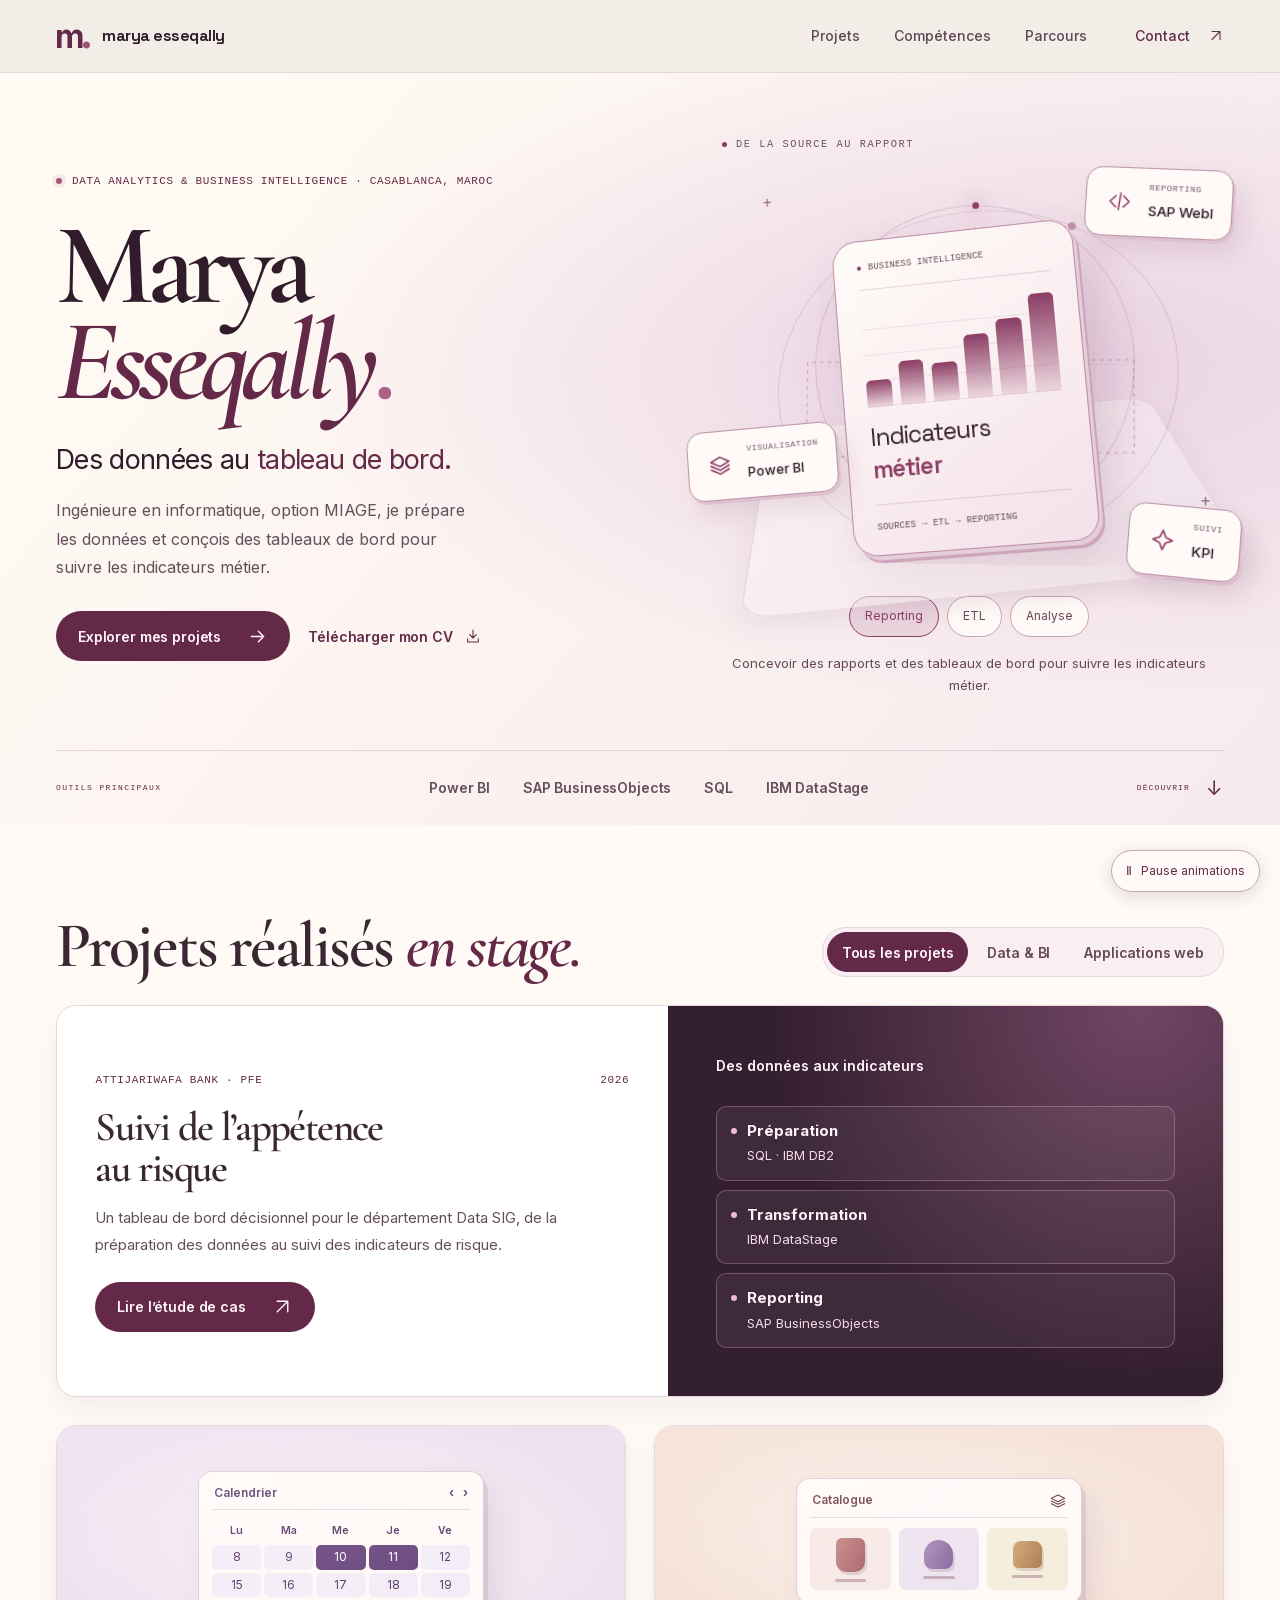
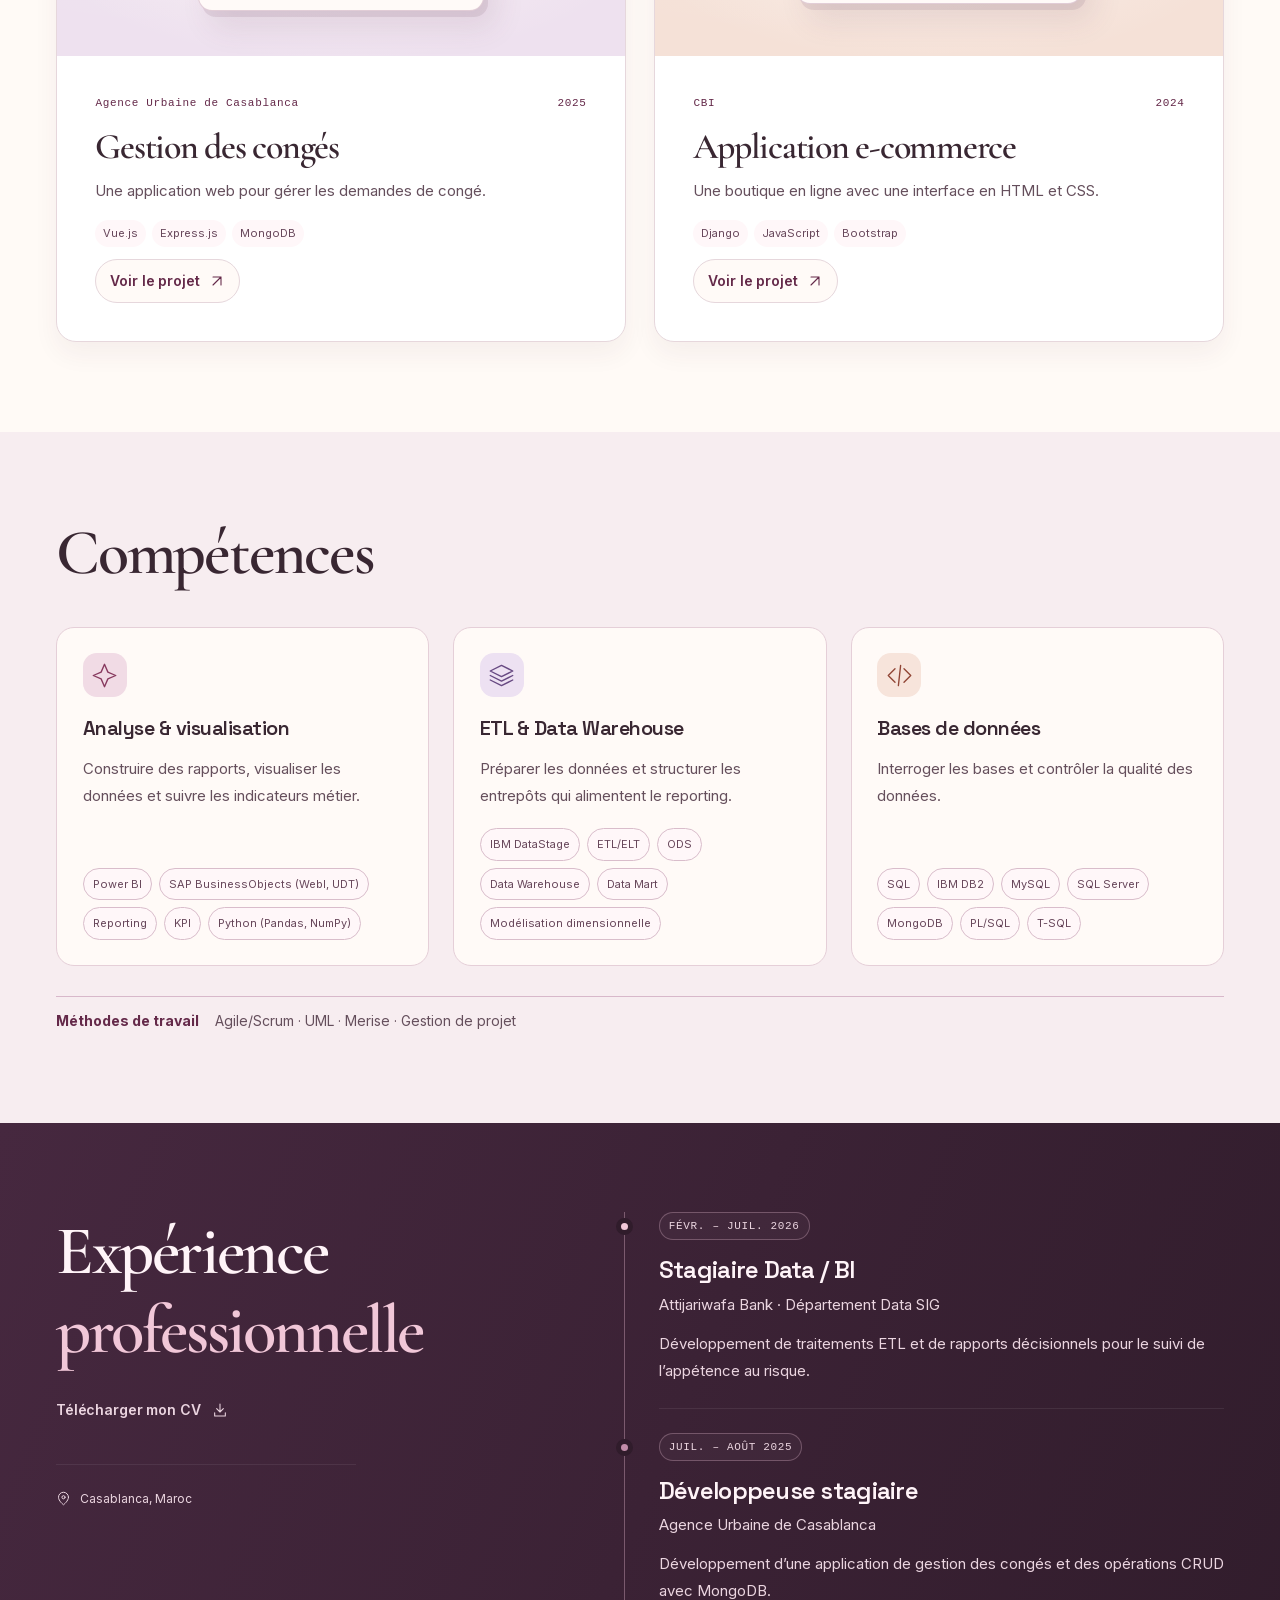
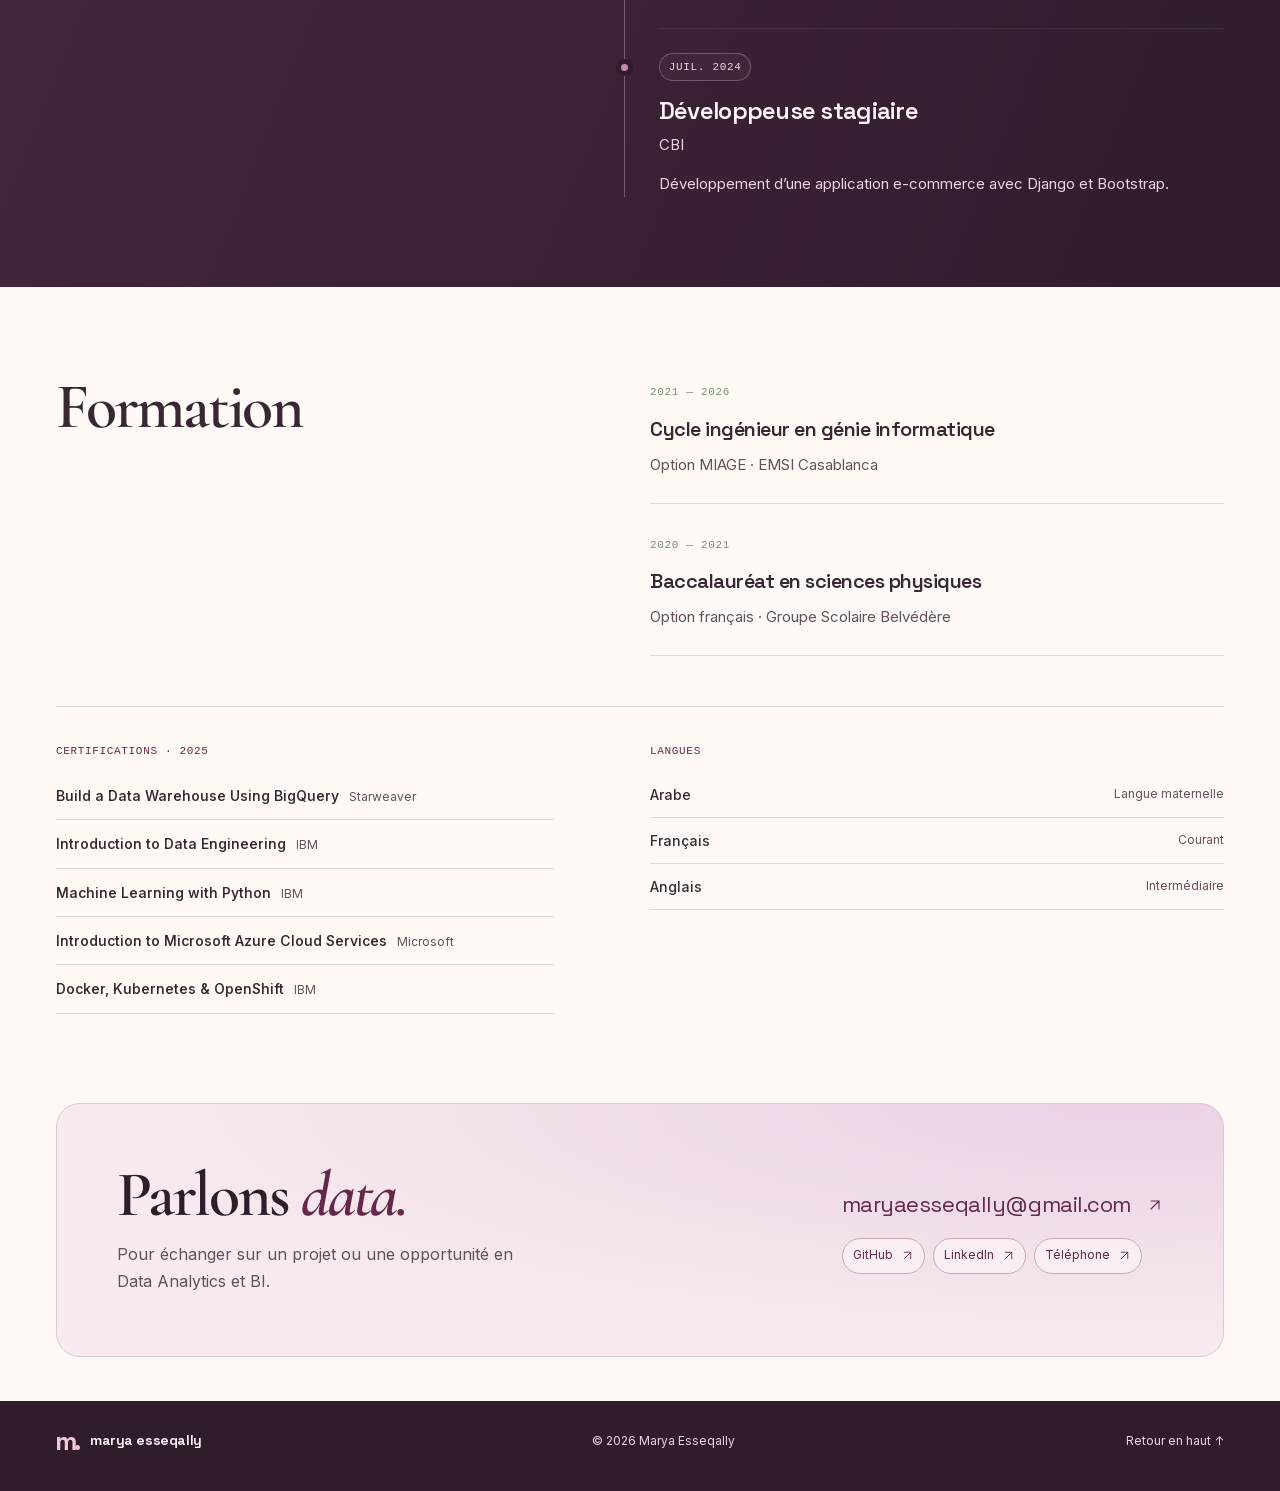
==== commit e5f80642: "Present the risk project as a dedicated case study" ====
--- a/index.html
+++ b/index.html
@@ -95,25 +95,19 @@
           <p id="filter-status" class="sr-only" role="status">3 projets affichés</p>
           <div class="project-grid">
             <article class="project-card project-featured" data-categories="data">
-              <div class="featured-visual">
-                <div class="visual-art">
-                  <div class="visual-top"><span><i></i> ATTIJARIWAFA BANK</span><span>SCHÉMA DU TRAITEMENT</span></div>
-                  <div class="flow">
-                    <div class="flow-node"><svg class="icon" aria-hidden="true"><use href="#layers"/></svg><span>Sources</span><small>SQL · IBM DB2</small></div>
-                    <span class="flow-arrow" aria-hidden="true">→</span>
-                    <div class="flow-node flow-node-main"><svg class="icon" aria-hidden="true"><use href="#code"/></svg><span>ETL</span><small>IBM DataStage</small></div>
-                    <span class="flow-arrow" aria-hidden="true">→</span>
-                    <div class="flow-node"><svg class="icon" aria-hidden="true"><use href="#spark"/></svg><span>Reporting</span><small>SAP WebI</small></div>
-                  </div>
-                  <div class="visual-bottom"><span>ODS / DWH / DATA MART</span><span>INDICATEURS DE RISQUE</span></div>
-                </div>
-              </div>
               <div class="featured-content">
-                <p class="project-kicker">PFE · ATTIJARIWAFA BANK <span>2026</span></p>
+                <p class="project-kicker">ATTIJARIWAFA BANK · PFE <span>2026</span></p>
                 <h3>Suivi de l’appétence au risque</h3>
-                <p>Un tableau de bord décisionnel pour le département Data SIG. Le projet couvre la préparation des données, les contrôles qualité et la création des rapports et des KPI.</p>
-                <div class="tags"><span>IBM DataStage</span><span>SQL</span><span>IBM DB2</span><span>SAP BusinessObjects</span></div>
-                <button type="button" class="text-link" data-project="risque">Voir le projet <svg class="icon" aria-hidden="true"><use href="#diagonal"/></svg></button>
+                <p>Un tableau de bord décisionnel pour le département Data SIG, de la préparation des données au suivi des indicateurs de risque.</p>
+                <a class="button case-button" href="./suivi-appetence-risque.html">Lire l’étude de cas <svg class="icon" aria-hidden="true"><use href="#diagonal"/></svg></a>
+              </div>
+              <div class="risk-cover">
+                <p>Des données aux indicateurs</p>
+                <ol class="risk-flow" role="list">
+                  <li><strong>Préparation</strong><span>SQL · IBM DB2</span></li>
+                  <li><strong>Transformation</strong><span>IBM DataStage</span></li>
+                  <li><strong>Reporting</strong><span>SAP BusinessObjects</span></li>
+                </ol>
               </div>
             </article>
             <article class="project-card web-card" data-categories="web">
@@ -226,6 +220,23 @@
     </main>
     <footer class="site-footer"><div class="container"><a class="brand" href="#accueil"><span class="brand-mark">m<span>.</span></span><span>marya esseqally</span></a><p>© <span id="year">2026</span> Marya Esseqally</p><a href="#accueil">Retour en haut ↑</a></div></footer>
 
-    <dialog id="project-dialog" aria-labelledby="dialog-title"><div class="dialog-inner"><button type="button" class="dialog-close" aria-label="Fermer les détails du projet"><svg class="icon"><use href="#close"/></svg></button><p class="eyebrow" id="dialog-category"></p><h2 id="dialog-title"></h2><p id="dialog-description" class="dialog-description"></p><h3>Au cœur du projet</h3><ul id="dialog-features"></ul><div class="tags" id="dialog-tags"></div></div></dialog>
+    <dialog id="project-dialog" aria-labelledby="dialog-title" aria-describedby="dialog-description">
+      <button type="button" class="dialog-close" aria-label="Fermer les détails du projet" autofocus>
+        <svg class="icon" aria-hidden="true"><use href="#close"/></svg>
+      </button>
+      <div class="dialog-inner" tabindex="0" role="region" aria-labelledby="dialog-title">
+        <header class="dialog-header">
+          <p class="dialog-meta"><span id="dialog-organization"></span><span id="dialog-period"></span></p>
+          <h2 id="dialog-title"></h2>
+          <p id="dialog-description" class="dialog-description"></p>
+        </header>
+        <div class="dialog-body">
+          <h3>Au cœur du projet</h3>
+          <ul class="dialog-features" id="dialog-features" role="list"></ul>
+          <h3>Outils utilisés</h3>
+          <ul class="dialog-tags" id="dialog-tags" role="list"></ul>
+        </div>
+      </div>
+    </dialog>
   </body>
 </html>
--- a/styles.css
+++ b/styles.css
@@ -23,12 +23,12 @@
 .journey{padding:100px 0;color:#e4eae2;background:linear-gradient(115deg,#14211b,#101918 65%)}.journey-layout{display:grid;grid-template-columns:1fr 1.15fr;gap:95px}.journey h2{font-size:clamp(34px,3.5vw,49px);line-height:1.2}.journey-intro>p:not(.eyebrow){color:#8e9e91;font-size:13px;margin-top:27px;max-width:300px}.journey-intro>.download-link{margin-top:29px;font-size:11px;color:#b6c9b9}.location-note{margin-top:80px;padding-top:24px;border-top:1px solid #ffffff12;display:flex;align-items:center;gap:9px;font-size:10px;max-width:300px;color:#7e9584}.location-note>.icon{width:15px;height:15px}.timeline{border-left:1px solid #baf2d129;padding-left:34px}.timeline-item{position:relative;padding-bottom:33px;margin-bottom:31px;border-bottom:1px solid #ffffff13}.timeline-item:last-child{margin-bottom:0;padding-bottom:0;border-bottom:0}.timeline-item:before{content:'';position:absolute;width:7px;height:7px;background:#607c68;border:5px solid var(--ink);box-sizing:content-box;left:-43px;top:-2px;border-radius:50%}.timeline-item:first-child:before{background:var(--mint)}.timeline-date{font:8px var(--mono);letter-spacing:.7px;color:#9aaa9b;display:flex;align-items:center;gap:16px;flex-wrap:wrap}.timeline-date>span{font-size:6px;letter-spacing:.5px;color:#bdd4c1;border:1px solid #baf2d12b;padding:4px 6px;border-radius:3px}.timeline-item h3{font-size:22px;letter-spacing:-.7px;margin-top:14px}.company{font-size:12px;color:#b2c5b5;margin-top:7px}.timeline-item>p:not(.company){font-size:12px;line-height:1.9;color:#91a092;margin-top:13px}.timeline-tags{font:8px var(--mono);color:#91ab97;margin-top:17px;display:flex;gap:11px;flex-wrap:wrap}.timeline-tags span{color:#506a56}
 .education{padding:92px 0 81px}.education-grid{display:grid;grid-template-columns:1fr 1.15fr;gap:95px}.education h2{font-size:37px;letter-spacing:-1.7px}.degree{margin-bottom:25px;border-bottom:1px solid var(--line);padding-bottom:25px}.degree:last-child{margin:0}.degree>.mono{font-size:9px;letter-spacing:.7px;color:#7d8d78}.degree h3{font-size:18px;letter-spacing:-.5px;margin-top:11px}.degree p{font-size:12px;color:#7b8876;margin-top:8px}.credentials{display:grid;grid-template-columns:1fr 1.15fr;gap:95px;margin-top:50px;padding-top:35px;border-top:1px solid var(--line)}.credentials .eyebrow{font-size:8px;letter-spacing:1px;margin-bottom:22px}.certificate{display:flex;align-items:flex-start;gap:10px;margin-top:18px}.certificate>.icon{width:16px;height:16px;color:#647c59;margin-top:1px}.certificate>div{display:flex;flex-direction:column;gap:7px}.certificate strong{font-size:11px;font-weight:550;line-height:1.6}.certificate span{font-size:10px;color:#8c9888}.languages>div{display:flex;align-items:center;justify-content:space-between;padding:11px 0;border-bottom:1px solid var(--line);font-size:12px}.languages strong{font-weight:500}.languages>div>span{font-size:10px;color:#7e8d78}
 .contact{position:relative;padding:75px 0 0;color:#edf3e9;overflow:hidden}.contact-top{display:flex;justify-content:space-between;align-items:center}.contact-top>.eyebrow{margin-bottom:25px}.contact-star{font-size:75px;line-height:1;color:var(--mint);padding-right:20px;font-family:Arial,sans-serif}.contact h2{font-size:clamp(45px,6vw,82px);line-height:1.1;letter-spacing:-3.8px}.contact-bottom{display:flex;align-items:center;justify-content:space-between;margin-top:31px;gap:25px}.contact-bottom>p{color:#94a492;font-size:13px;line-height:1.8}.contact-bottom>.button{padding-inline:27px;min-width:180px}.contact-details{display:flex;align-items:center;justify-content:space-between;gap:30px;padding:31px 0;margin-top:54px;border-top:1px solid #ffffff16;border-bottom:1px solid #ffffff16}.email-link{font-family:var(--display);display:flex;align-items:center;gap:16px;font-size:17px;color:#c7d8c8;letter-spacing:-.3px}.email-link>.icon{width:16px;height:16px}.email-link:hover{color:var(--mint)}.social-links{display:flex;gap:25px}.social-links>a{display:flex;gap:8px;align-items:center;color:#a0b39f;font-size:10px}.social-links .icon{width:13px;height:13px}.social-links>a:hover{color:var(--mint)}.site-footer{padding:27px 0;color:#e2eadc}.site-footer>.container{display:flex;align-items:center;justify-content:space-between;gap:20px}.site-footer .brand{font-size:11px;gap:9px}.site-footer .brand-mark{font-size:26px;width:25px;height:27px;letter-spacing:-3px}.site-footer p,.site-footer>.container>a:last-child{font-size:9px;color:#7b8d77;line-height:1.7}
-dialog{width:min(650px,calc(100% - 32px));max-height:calc(100dvh - 48px);border:1px solid #d6dfd1;border-radius:12px;padding:0;background:var(--paper);color:var(--text);box-shadow:0 30px 100px #0005;overscroll-behavior:contain}dialog::backdrop{background:#07110bd6;backdrop-filter:blur(6px)}.dialog-inner{padding:47px;position:relative}.dialog-close{display:grid;place-items:center;position:absolute;right:15px;top:15px;width:34px;height:34px;background:#e3e9df;border-radius:50%}.dialog-close:hover{background:#d6e0d0}.dialog-inner>.eyebrow{font-size:8px;letter-spacing:.8px;margin-bottom:17px;padding-right:20px}.dialog-inner h2{font-size:37px}.dialog-description{font-size:14px;line-height:1.9;color:#61715b;margin-top:18px}.dialog-inner h3{font-size:16px;margin-top:26px;letter-spacing:-.4px}.dialog-inner ul{padding-left:18px;font-size:12px;line-height:1.9;color:#61715b}.dialog-inner li+li{margin-top:10px}.dialog-inner .tags{margin-top:25px}.button-dark{background:var(--ink);color:var(--mint);margin-top:29px;font-size:11px}.dialog-note{font-size:11px;color:#7b8675;margin-top:25px;border-top:1px solid var(--line);padding-top:17px}.dialog-open{overflow:hidden}
+.button-dark{background:var(--ink);color:var(--mint);margin-top:29px;font-size:11px}.dialog-note{font-size:11px;color:#7b8675;margin-top:25px;border-top:1px solid var(--line);padding-top:17px}.dialog-open{overflow:hidden}
 .brand-mark{display:inline-flex;align-items:baseline;justify-content:center;white-space:nowrap}
 @media(min-width:1500px){.hero-main{min-height:740px}.hero{background:radial-gradient(ellipse at 78% 50%,#24452c26,transparent 55%)}}
 @media(max-width:1100px){.container{width:calc(100% - 72px)}.hero-main{gap:10px;grid-template-columns:1.07fr 1fr;min-height:640px}.hero h1{font-size:78px;letter-spacing:-5px}.hero-actions{gap:20px;flex-wrap:wrap}.hero .eyebrow{font-size:8px}.architecture{transform:scale(.88);transform-origin:center right;width:440px;max-width:none;margin-left:-50px}.hero-tech{gap:22px;font-size:12px}.hero-bottom>.mono{display:none}.hero-tagline{font-size:21px}.section-heading h2{font-size:36px}.section-intro{font-size:12px}.project-featured{grid-template-columns:1.05fr 1fr}.featured-visual{padding-inline:20px}.flow{gap:7px}.flow-node{width:110px;min-height:110px}.flow-node small{font-size:5px}.featured-content{padding:27px}.project-grid{gap:17px}.project-visual{padding:21px;height:195px}.card-content{padding:21px}.project-kicker{font-size:7px;letter-spacing:.2px}.project-kicker span{font-size:7px}.card-content h3{font-size:20px}.expertise-grid{gap:26px}.expertise-item h3{font-size:16px}.journey-layout,.education-grid,.credentials{gap:55px}.timeline-date{gap:9px}.journey h2{font-size:37px}.education h2{font-size:33px}.email-link{font-size:15px}.social-links{gap:18px}}
 @media(max-width:800px){.container{width:calc(100% - 48px)}.header-inner{height:76px}.navigation{gap:21px}.navigation .nav-contact{margin-left:0;gap:9px}.brand-surname{display:none}.hero-main{padding:60px 0;min-height:590px;grid-template-columns:1.2fr 1fr;gap:0}.hero h1{font-size:67px;letter-spacing:-4px}.hero .eyebrow{max-width:300px;font-size:7px;letter-spacing:.6px}.hero-tagline{font-size:19px}.hero-description{font-size:12px;max-width:300px}.hero-actions{flex-direction:column;align-items:flex-start;gap:20px;margin-top:26px}.architecture{transform:scale(.67);width:420px;margin-left:-150px;transform-origin:center right}.hero-tech{gap:21px}.projects{padding-top:75px}.section-heading{align-items:flex-start;flex-direction:column;gap:23px;margin-bottom:31px}.section-heading h2{font-size:35px}.section-intro br{display:none}.section-intro{max-width:360px}.project-featured{grid-template-columns:1fr 1fr}.flow{flex-direction:column;gap:7px;padding:20px 0}.flow-node{min-height:66px;width:160px;gap:6px;position:relative;align-items:flex-start;padding-left:46px}.flow-node>.icon{position:absolute;left:14px;top:20px;width:20px;height:20px}.flow-node>span{font-size:10px}.flow-node small{font-size:6px}.flow-arrow{transform:rotate(90deg);font-size:14px}.visual-top>span:last-child{display:none}.visual-bottom{flex-direction:column;align-items:flex-start;gap:12px}.project-grid{grid-template-columns:1fr 1fr}.project-card:last-child{grid-column:1/-1;display:grid;grid-template-columns:1fr 1fr}.project-card:last-child>.project-visual{height:100%;min-height:270px;display:flex;flex-direction:column;justify-content:center}.project-card:last-child .nutrition-art{gap:16px}.project-card:last-child .visual-label{position:absolute;top:23px}.project-card:last-child .nutrition-art{margin:0}.project-card:last-child .scan-frame{width:75px;height:90px}.project-card:last-child .nutrition-result>span{font-size:11px}.project-card:last-child .nutrition-result small{font-size:6px}.card-content{padding:24px}.expertise{padding:65px 0 75px}.expertise-grid{gap:25px}.expertise-item h3{line-height:1.5}.expertise-item>p{min-height:110px;font-size:11px}.journey{padding:75px 0}.journey-layout{grid-template-columns:1fr;gap:48px}.journey-intro>p:not(.eyebrow){max-width:430px}.journey-intro .download-link{margin-top:20px}.location-note{display:none}.timeline{margin-left:6px}.timeline-item>p:not(.company){max-width:550px}.education-grid{grid-template-columns:1fr;gap:32px}.education h2{font-size:34px}.education h2 br{display:none}.credentials{grid-template-columns:1.2fr 1fr;gap:40px}.contact-details{align-items:flex-start;flex-direction:column;gap:22px}.email-link{font-size:19px}.social-links{gap:25px}.contact{padding-top:55px}.contact-star{font-size:60px}.contact .eyebrow{font-size:8px}.contact h2{font-size:60px;letter-spacing:-2.5px}.contact-bottom>p{font-size:12px}.contact-bottom>.button{min-width:160px}.site-footer .brand>span:last-child{display:none}}
-@media(max-width:560px){html{scroll-padding-top:80px}.container{width:calc(100% - 40px)}.header-inner{height:70px}.brand{font-size:14px}.brand-surname{display:inline}.menu-toggle{display:flex;flex-direction:column;justify-content:center;gap:6px;width:40px;height:40px;padding:9px;background:none;border:1px solid #ffffff24;border-radius:5px;color:var(--mint)}.menu-toggle span{width:20px;height:1px;background:currentColor;transition:transform .2s}.menu-toggle[aria-expanded=true] span:first-child{transform:translateY(3.5px) rotate(45deg)}.menu-toggle[aria-expanded=true] span:last-child{transform:translateY(-3.5px) rotate(-45deg)}.navigation{display:none;position:absolute;top:70px;left:0;right:0;padding:22px 20px 27px;background:#14211b;border-bottom:1px solid #baf2d12b;flex-direction:column;align-items:stretch;gap:0;box-shadow:0 20px 30px #0003;font-size:14px}.navigation.is-open{display:flex}.navigation>a{padding:14px 7px}.navigation .nav-contact{margin-top:8px;justify-content:space-between;border-top:1px solid #ffffff16}.hero-main{grid-template-columns:1fr;gap:0;padding:44px 0 24px;min-height:0}.hero .eyebrow{font-size:7px;letter-spacing:.7px;margin-bottom:26px;max-width:none}.hero h1{font-size:clamp(60px,15.4vw,86px);letter-spacing:-4px;line-height:1.04}.hero-tagline{font-size:20px;margin-top:24px}.hero-description{font-size:13px;line-height:1.8;margin-top:16px;max-width:360px}.hero-actions{flex-direction:row;align-items:center;gap:19px;margin-top:27px;flex-wrap:wrap}.button{min-height:47px;font-size:11px;padding:13px 17px;gap:21px}.download-link{font-size:10px}.hero-actions>.download-link{gap:8px}.hero-actions .button .icon{height:18px;width:18px}.architecture{width:100%;max-width:440px;height:410px;transform:none;transform-origin:center;margin:22px auto -2px;justify-self:center}.orbit-one{width:270px;height:270px;top:49%}.orbit-two{width:350px;height:350px;top:49%}.architecture-core{width:194px;top:100px;padding:17px 19px}.core-top{font-size:5px;padding-bottom:12px;letter-spacing:.6px}.core-icon{margin:18px 0 11px;width:31px;height:31px}.core-name{font-size:21px}.core-bottom{font-size:6px;padding-top:13px;margin-top:17px}.art-node{padding:11px 13px;gap:9px;border-radius:6px}.art-node strong{font-size:11px}.art-node small{font-size:5px;letter-spacing:.7px}.node-top{top:35px;right:11px}.node-left{left:0;top:263px}.node-right{right:0;bottom:62px}.node-symbol{width:23px;height:23px}.react-symbol{font-size:27px}.node-symbol>.icon{height:19px;width:19px}.art-caption{bottom:10px;font-size:7px}.art-index{top:9px;right:13px;font-size:5px}.cross-one{top:38px;left:23px}.cross-two{bottom:64px;right:24px}.hero-bottom{padding:22px 0;display:block}.hero-tech{display:flex;justify-content:space-between;gap:13px;flex-wrap:wrap;font-size:10px}.scroll-link{display:none}.projects{padding:59px 0 29px}.eyebrow{font-size:8px;letter-spacing:.8px;gap:9px;margin-bottom:21px}.section-number{font-size:9px}.section-heading h2{font-size:30px;letter-spacing:-1.4px;line-height:1.24}.section-heading{gap:21px;margin-bottom:27px}.section-intro{font-size:12px;line-height:1.8;max-width:330px}.project-filters{gap:2px;margin-bottom:22px}.filter{font-size:9px;padding:9px 10px;white-space:nowrap}.filter span{font-size:7px;margin-left:6px}.project-grid{grid-template-columns:1fr;gap:21px}.project-featured{grid-template-columns:1fr}.featured-visual{min-height:245px;padding:23px 20px}.visual-top>span:last-child{display:inline;font-size:5px}.flow{flex-direction:row;gap:7px;padding:32px 0}.flow-node{width:93px;min-height:100px;align-items:center;padding:14px 4px;gap:10px}.flow-node>.icon{position:static;height:23px;width:23px}.flow-node>span{font-size:8px}.flow-node small{font-size:4.5px}.flow-arrow{transform:none;font-size:14px}.visual-bottom{flex-direction:row;align-items:center;font-size:6px;padding-top:15px;gap:8px}.ai-label .icon{width:10px;height:10px}.featured-content{padding:26px 24px 29px}.featured-content h3{font-size:30px;margin-top:20px}.featured-content>p:not(.project-kicker):not(.project-subtitle){font-size:12px}.project-kicker{font-size:7px;letter-spacing:.5px}.project-kicker span{font-size:7px}.project-visual{height:220px;padding:24px}.card-content{padding:25px}.card-content h3{font-size:24px}.card-content>p:not(.project-kicker){font-size:12px}.project-card:last-child{display:flex;grid-column:auto}.project-card:last-child>.project-visual{height:220px;min-height:0;display:block}.project-card:last-child .visual-label{position:static}.project-card:last-child .nutrition-art{margin-top:29px;gap:23px}.project-card:last-child .scan-frame{width:85px;height:88px}.project-card:last-child .nutrition-result>span{font-size:13px}.project-card:last-child .nutrition-result small{font-size:7px}.service-map{margin-top:23px}.service-map span{font-size:8px}.service-map small{font-size:6px}.care-art{margin-top:30px}.projects-footer{margin-top:27px;padding-top:23px;flex-direction:column;align-items:flex-start;gap:12px;font-size:10px}.expertise{padding:42px 0 62px}.expertise .section-heading{margin-bottom:29px}.expertise-grid{grid-template-columns:1fr;gap:33px}.expertise-item{padding-top:22px}.expertise-icon{margin-bottom:20px}.expertise-item h3{font-size:20px;letter-spacing:-.5px}.expertise-item>p{font-size:12px;min-height:0;max-width:none;line-height:1.9;margin-top:12px}.skill-list{margin-top:19px;gap:7px}.skill-list span{font-size:9px;padding:7px 9px}.journey{padding:61px 0}.journey-layout{gap:40px}.journey h2{font-size:36px}.journey-intro>p:not(.eyebrow){font-size:12px;margin-top:21px}.timeline{padding-left:25px;margin-left:3px}.timeline-item:before{left:-34px}.timeline-date{font-size:7px;gap:10px}.timeline-date>span{font-size:5px;padding:4px}.timeline-item h3{font-size:21px;line-height:1.4;margin-top:12px}.company{font-size:11px}.timeline-item>p:not(.company){font-size:11px;line-height:1.9}.timeline-tags{font-size:7px;gap:8px;line-height:1.8}.education{padding:58px 0}.education h2{font-size:31px;line-height:1.3;letter-spacing:-1.3px}.education-grid{gap:30px}.degree h3{font-size:17px;line-height:1.5}.degree p{font-size:11px}.degree>.mono{font-size:8px}.credentials{grid-template-columns:1fr;gap:35px;margin-top:34px;padding-top:29px}.certificate strong{font-size:11px}.credentials .eyebrow{margin-bottom:18px}.languages>div{padding-block:12px}.contact{padding-top:48px}.contact-top>.eyebrow{font-size:7px;letter-spacing:.3px;margin-bottom:22px}.contact-star{font-size:41px;padding-right:0;margin-top:-17px}.contact h2{font-size:46px;letter-spacing:-2.2px;line-height:1.15}.contact-bottom{flex-direction:column;align-items:flex-start;gap:25px;margin-top:23px}.contact-bottom>p{font-size:11px;line-height:1.9}.contact-details{margin-top:35px;padding-block:25px;gap:21px}.email-link{font-size:clamp(12px,3.7vw,17px);gap:10px;letter-spacing:-.5px}.email-link>.icon{width:14px;height:14px}.social-links{gap:28px;font-size:10px}.site-footer{padding:23px 0}.site-footer>.container{gap:8px}.site-footer p,.site-footer>.container>a:last-child{font-size:7px}.site-footer .brand-mark{width:18px;font-size:24px}.dialog-inner{padding:42px 25px 30px}.dialog-inner h2{font-size:31px;letter-spacing:-1px}.dialog-description{font-size:12px}.dialog-inner ul{font-size:11px}.dialog-inner>.eyebrow{font-size:7px}.dialog-note{font-size:10px}}
+@media(max-width:560px){html{scroll-padding-top:80px}.container{width:calc(100% - 40px)}.header-inner{height:70px}.brand{font-size:14px}.brand-surname{display:inline}.menu-toggle{display:flex;flex-direction:column;justify-content:center;gap:6px;width:40px;height:40px;padding:9px;background:none;border:1px solid #ffffff24;border-radius:5px;color:var(--mint)}.menu-toggle span{width:20px;height:1px;background:currentColor;transition:transform .2s}.menu-toggle[aria-expanded=true] span:first-child{transform:translateY(3.5px) rotate(45deg)}.menu-toggle[aria-expanded=true] span:last-child{transform:translateY(-3.5px) rotate(-45deg)}.navigation{display:none;position:absolute;top:70px;left:0;right:0;padding:22px 20px 27px;background:#14211b;border-bottom:1px solid #baf2d12b;flex-direction:column;align-items:stretch;gap:0;box-shadow:0 20px 30px #0003;font-size:14px}.navigation.is-open{display:flex}.navigation>a{padding:14px 7px}.navigation .nav-contact{margin-top:8px;justify-content:space-between;border-top:1px solid #ffffff16}.hero-main{grid-template-columns:1fr;gap:0;padding:44px 0 24px;min-height:0}.hero .eyebrow{font-size:7px;letter-spacing:.7px;margin-bottom:26px;max-width:none}.hero h1{font-size:clamp(60px,15.4vw,86px);letter-spacing:-4px;line-height:1.04}.hero-tagline{font-size:20px;margin-top:24px}.hero-description{font-size:13px;line-height:1.8;margin-top:16px;max-width:360px}.hero-actions{flex-direction:row;align-items:center;gap:19px;margin-top:27px;flex-wrap:wrap}.button{min-height:47px;font-size:11px;padding:13px 17px;gap:21px}.download-link{font-size:10px}.hero-actions>.download-link{gap:8px}.hero-actions .button .icon{height:18px;width:18px}.architecture{width:100%;max-width:440px;height:410px;transform:none;transform-origin:center;margin:22px auto -2px;justify-self:center}.orbit-one{width:270px;height:270px;top:49%}.orbit-two{width:350px;height:350px;top:49%}.architecture-core{width:194px;top:100px;padding:17px 19px}.core-top{font-size:5px;padding-bottom:12px;letter-spacing:.6px}.core-icon{margin:18px 0 11px;width:31px;height:31px}.core-name{font-size:21px}.core-bottom{font-size:6px;padding-top:13px;margin-top:17px}.art-node{padding:11px 13px;gap:9px;border-radius:6px}.art-node strong{font-size:11px}.art-node small{font-size:5px;letter-spacing:.7px}.node-top{top:35px;right:11px}.node-left{left:0;top:263px}.node-right{right:0;bottom:62px}.node-symbol{width:23px;height:23px}.react-symbol{font-size:27px}.node-symbol>.icon{height:19px;width:19px}.art-caption{bottom:10px;font-size:7px}.art-index{top:9px;right:13px;font-size:5px}.cross-one{top:38px;left:23px}.cross-two{bottom:64px;right:24px}.hero-bottom{padding:22px 0;display:block}.hero-tech{display:flex;justify-content:space-between;gap:13px;flex-wrap:wrap;font-size:10px}.scroll-link{display:none}.projects{padding:59px 0 29px}.eyebrow{font-size:8px;letter-spacing:.8px;gap:9px;margin-bottom:21px}.section-number{font-size:9px}.section-heading h2{font-size:30px;letter-spacing:-1.4px;line-height:1.24}.section-heading{gap:21px;margin-bottom:27px}.section-intro{font-size:12px;line-height:1.8;max-width:330px}.project-filters{gap:2px;margin-bottom:22px}.filter{font-size:9px;padding:9px 10px;white-space:nowrap}.filter span{font-size:7px;margin-left:6px}.project-grid{grid-template-columns:1fr;gap:21px}.project-featured{grid-template-columns:1fr}.featured-visual{min-height:245px;padding:23px 20px}.visual-top>span:last-child{display:inline;font-size:5px}.flow{flex-direction:row;gap:7px;padding:32px 0}.flow-node{width:93px;min-height:100px;align-items:center;padding:14px 4px;gap:10px}.flow-node>.icon{position:static;height:23px;width:23px}.flow-node>span{font-size:8px}.flow-node small{font-size:4.5px}.flow-arrow{transform:none;font-size:14px}.visual-bottom{flex-direction:row;align-items:center;font-size:6px;padding-top:15px;gap:8px}.ai-label .icon{width:10px;height:10px}.featured-content{padding:26px 24px 29px}.featured-content h3{font-size:30px;margin-top:20px}.featured-content>p:not(.project-kicker):not(.project-subtitle){font-size:12px}.project-kicker{font-size:7px;letter-spacing:.5px}.project-kicker span{font-size:7px}.project-visual{height:220px;padding:24px}.card-content{padding:25px}.card-content h3{font-size:24px}.card-content>p:not(.project-kicker){font-size:12px}.project-card:last-child{display:flex;grid-column:auto}.project-card:last-child>.project-visual{height:220px;min-height:0;display:block}.project-card:last-child .visual-label{position:static}.project-card:last-child .nutrition-art{margin-top:29px;gap:23px}.project-card:last-child .scan-frame{width:85px;height:88px}.project-card:last-child .nutrition-result>span{font-size:13px}.project-card:last-child .nutrition-result small{font-size:7px}.service-map{margin-top:23px}.service-map span{font-size:8px}.service-map small{font-size:6px}.care-art{margin-top:30px}.projects-footer{margin-top:27px;padding-top:23px;flex-direction:column;align-items:flex-start;gap:12px;font-size:10px}.expertise{padding:42px 0 62px}.expertise .section-heading{margin-bottom:29px}.expertise-grid{grid-template-columns:1fr;gap:33px}.expertise-item{padding-top:22px}.expertise-icon{margin-bottom:20px}.expertise-item h3{font-size:20px;letter-spacing:-.5px}.expertise-item>p{font-size:12px;min-height:0;max-width:none;line-height:1.9;margin-top:12px}.skill-list{margin-top:19px;gap:7px}.skill-list span{font-size:9px;padding:7px 9px}.journey{padding:61px 0}.journey-layout{gap:40px}.journey h2{font-size:36px}.journey-intro>p:not(.eyebrow){font-size:12px;margin-top:21px}.timeline{padding-left:25px;margin-left:3px}.timeline-item:before{left:-34px}.timeline-date{font-size:7px;gap:10px}.timeline-date>span{font-size:5px;padding:4px}.timeline-item h3{font-size:21px;line-height:1.4;margin-top:12px}.company{font-size:11px}.timeline-item>p:not(.company){font-size:11px;line-height:1.9}.timeline-tags{font-size:7px;gap:8px;line-height:1.8}.education{padding:58px 0}.education h2{font-size:31px;line-height:1.3;letter-spacing:-1.3px}.education-grid{gap:30px}.degree h3{font-size:17px;line-height:1.5}.degree p{font-size:11px}.degree>.mono{font-size:8px}.credentials{grid-template-columns:1fr;gap:35px;margin-top:34px;padding-top:29px}.certificate strong{font-size:11px}.credentials .eyebrow{margin-bottom:18px}.languages>div{padding-block:12px}.contact{padding-top:48px}.contact-top>.eyebrow{font-size:7px;letter-spacing:.3px;margin-bottom:22px}.contact-star{font-size:41px;padding-right:0;margin-top:-17px}.contact h2{font-size:46px;letter-spacing:-2.2px;line-height:1.15}.contact-bottom{flex-direction:column;align-items:flex-start;gap:25px;margin-top:23px}.contact-bottom>p{font-size:11px;line-height:1.9}.contact-details{margin-top:35px;padding-block:25px;gap:21px}.email-link{font-size:clamp(12px,3.7vw,17px);gap:10px;letter-spacing:-.5px}.email-link>.icon{width:14px;height:14px}.social-links{gap:28px;font-size:10px}.site-footer{padding:23px 0}.site-footer>.container{gap:8px}.site-footer p,.site-footer>.container>a:last-child{font-size:7px}.site-footer .brand-mark{width:18px;font-size:24px}.dialog-note{font-size:10px}}
 @media(prefers-reduced-motion:reduce){html{scroll-behavior:auto}*,*::before,*::after{transition:none!important;animation:none!important}}
 
 /* Creative direction and interactive details. */
@@ -476,7 +476,7 @@
 .section-intro, .featured-content > p:not(.project-kicker):not(.project-subtitle),
 .card-content > p:not(.project-kicker), .expertise-item > p,
 .journey-intro > p:not(.eyebrow), .timeline-item > p:not(.company),
-.degree p, .contact-bottom > p, .dialog-description, .dialog-inner ul {
+.degree p, .contact-bottom > p {
   font-size: .9375rem;
   line-height: 1.8;
 }
@@ -497,8 +497,6 @@
 .site-footer .brand { font-size: .875rem; }
 .contact h2 { font-size: clamp(2.75rem, 6vw, 5.25rem); line-height: 1.12; letter-spacing: -.045em; }
 .email-link { font-size: clamp(1rem, 2.3vw, 1.375rem); letter-spacing: -.02em; overflow-wrap: anywhere; }
-.dialog-inner h2 { font-size: clamp(1.875rem, 4vw, 2.5rem); letter-spacing: -.035em; }
-.dialog-inner > .eyebrow { font-size: .6875rem; }
 .motion-toggle { font-size: .75rem; }
 @media (max-width: 800px) {
   .hero-tech { gap: 14px; }
@@ -559,7 +557,7 @@
   --serif: 'Cormorant Garamond', Georgia, serif;
 }
 a:focus-visible, button:focus-visible { outline-color: #9c4c77; }
-h2, .section-heading h2, .education h2, .contact h2, .dialog-inner h2 {
+h2, .section-heading h2, .education h2, .contact h2 {
   font-family: var(--serif);
   font-weight: 600;
   font-size: clamp(2.6rem, 5vw, 4.3rem);
@@ -705,7 +703,7 @@
 }
 .filter:hover, .filter.is-active { color: var(--rose-deep); background: #f2dce7; border-color: #dcbbcc; }
 .project-kicker, .project-kicker > span, .text-link { color: var(--rose-deep); }
-.featured-content > p:not(.project-kicker), .card-content > p:not(.project-kicker), .expertise-item > p, .methods, .degree p, .certificate span, .languages > div > span, .dialog-description, .dialog-inner ul { color: #654f5c; }
+.featured-content > p:not(.project-kicker), .card-content > p:not(.project-kicker), .expertise-item > p, .methods, .degree p, .certificate span, .languages > div > span { color: #654f5c; }
 .tags span, .skill-list span { border-color: #d9bdcb; background: #fff7f9; color: #67465a; border-radius: 20px; }
 .expertise-item { border-color: #d8b8ca; }
 .expertise-icon { color: var(--rose); }
@@ -722,8 +720,6 @@
 .contact::after { content: none; }
 .contact .button-mint:hover { background: #ffdeeb; box-shadow: 0 8px 25px #f1c7d822; }
 .site-footer .brand-mark, .site-footer .brand-mark span { color: var(--mint); }
-.dialog-close { background: #f1e1e8; color: var(--rose-deep); }
-.dialog-close:hover { background: #e8cddd; }
 
 @media (max-width: 800px) {
   .hero h1 { font-size: clamp(3rem, 19cqi, 5.75rem); }
@@ -964,3 +960,292 @@
   .timeline { margin-left: 8px; }
   .site-footer { padding-bottom: 60px; }
 }
+
+#project-dialog {
+  --dialog-max-height: calc(100dvh - 32px);
+  width: min(780px, calc(100% - 24px));
+  max-height: var(--dialog-max-height);
+  padding: 0;
+  overflow: hidden;
+  border: 1px solid #dec0cf;
+  border-radius: 24px;
+  background: var(--paper);
+  color: var(--ink);
+  box-shadow: 0 22px 80px #301c2b59;
+}
+#project-dialog::backdrop {
+  background: #301c2b96;
+  backdrop-filter: blur(5px);
+}
+.dialog-inner {
+  max-height: calc(var(--dialog-max-height) - 2px);
+  overflow: auto;
+  overscroll-behavior: contain;
+}
+.dialog-inner:focus-visible {
+  outline: 2px solid var(--rose);
+  outline-offset: -4px;
+}
+.dialog-close {
+  position: absolute;
+  z-index: 1;
+  top: 14px;
+  right: 14px;
+  display: grid;
+  place-items: center;
+  width: 44px;
+  height: 44px;
+  border: 1px solid #dbb8ca;
+  border-radius: 50%;
+  background: #fff9fb;
+  color: var(--rose-deep);
+  box-shadow: 0 2px 10px #301c2b1a;
+}
+.dialog-close:hover { background: #f2dce7; }
+.dialog-header, .dialog-body { padding: clamp(18px, 4vw, 36px); }
+.dialog-header {
+  padding-right: max(64px, 9%);
+  border-bottom: 1px solid #e5cfd8;
+  background: linear-gradient(135deg, #f6e6ec, #f8edea);
+}
+.dialog-meta {
+  display: flex;
+  flex-wrap: wrap;
+  align-items: baseline;
+  gap: 5px 12px;
+  margin-bottom: 14px;
+  color: #654f5c;
+  font-size: .8125rem;
+}
+#dialog-organization {
+  color: var(--rose-deep);
+  font-weight: 650;
+}
+#dialog-title {
+  font-size: clamp(2rem, 5vw, 3.4rem);
+  line-height: 1;
+  text-wrap: pretty;
+}
+.dialog-description {
+  max-width: 56ch;
+  margin-top: 12px;
+  color: #654f5c;
+  font-size: .9375rem;
+}
+.dialog-body h3 {
+  font-size: 1.2rem;
+  letter-spacing: -.02em;
+  margin-bottom: 12px;
+}
+.dialog-features, .dialog-tags {
+  margin: 0;
+  padding: 0;
+  list-style: none;
+}
+.dialog-features {
+  display: grid;
+  grid-template-columns: repeat(2, minmax(0, 1fr));
+  gap: 10px;
+  margin-bottom: 22px;
+}
+.dialog-features li {
+  padding: 12px 14px;
+  border: 1px solid #e5cfd8;
+  border-radius: 12px;
+  background: #fffdfb;
+}
+.dialog-features li:last-child:nth-child(odd) { grid-column: 1 / -1; }
+.dialog-features h4 {
+  margin: 0 0 3px;
+  color: var(--rose-deep);
+  font-size: .9rem;
+  font-weight: 650;
+}
+.dialog-features p {
+  color: #654f5c;
+  font-size: .875rem;
+  line-height: 1.55;
+}
+.dialog-tags {
+  display: flex;
+  flex-wrap: wrap;
+  gap: 8px;
+}
+.dialog-tags li {
+  padding: 5px 11px;
+  border: 1px solid #d8b8ca;
+  border-radius: 24px;
+  background: #f8eaf0;
+  color: var(--rose-deep);
+  font-size: .8125rem;
+  font-weight: 600;
+}
+@media (max-width: 520px) {
+  #project-dialog { border-radius: 18px; }
+  .dialog-close { top: 10px; right: 10px; }
+  .dialog-features { grid-template-columns: minmax(0, 1fr); }
+}
+
+/* Attijariwafa Bank case study. */
+.project-featured { grid-template-columns: minmax(0, 1.1fr) minmax(0, 1fr); }
+.project-featured .featured-content { align-items: flex-start; }
+.project-featured h3 { max-width: 18ch; }
+.case-button {
+  margin-top: 24px;
+  background: var(--rose-deep);
+  color: #fff8fa;
+}
+.case-button:hover { background: #7f375c; }
+
+.risk-cover {
+  display: grid;
+  align-content: center;
+  gap: clamp(16px, 2.5vw, 28px);
+  padding: clamp(22px, 4vw, 48px);
+  background:
+    radial-gradient(circle at 85% 0%, #724663, transparent 60%),
+    #341f31;
+  color: #fff5f9;
+}
+.risk-cover > p { font-size: .875rem; font-weight: 600; }
+.risk-flow {
+  display: grid;
+  margin: 0;
+  padding: 0;
+  list-style: none;
+}
+.risk-flow li {
+  display: grid;
+  position: relative;
+  align-content: start;
+  gap: 5px;
+  min-width: 0;
+  padding: 14px 16px 14px 30px;
+  border: 1px solid #f1c7d849;
+  border-radius: 10px;
+  background: #fff8fc0d;
+}
+.risk-flow li::before {
+  content: '';
+  position: absolute;
+  top: 21px;
+  left: 14px;
+  width: 6px;
+  height: 6px;
+  border-radius: 50%;
+  background: #efbad5;
+}
+.risk-flow strong { font-size: .9375rem; line-height: 1.35; }
+.risk-flow span { color: #f2dce8; font-size: .8125rem; line-height: 1.5; overflow-wrap: anywhere; }
+.project-featured .risk-flow { gap: 9px; }
+
+.case-page { background: var(--paper); }
+.case-page .case-nav, .case-footer { background: var(--cream); }
+.case-nav { border-bottom: 1px solid var(--line); }
+.case-nav .container, .case-footer .container {
+  display: flex;
+  justify-content: space-between;
+  align-items: center;
+  flex-wrap: wrap;
+  gap: 8px 20px;
+  padding-block: 12px;
+}
+.case-back {
+  display: inline-flex;
+  align-items: center;
+  gap: 8px;
+  min-height: 44px;
+  color: var(--rose-deep);
+  font-size: .875rem;
+  font-weight: 650;
+}
+.case-back:hover { text-decoration: underline; text-underline-offset: 4px; }
+.case-hero {
+  padding-block: clamp(3rem, 8vw, 7.25rem) clamp(2.25rem, 5vw, 4.75rem);
+  background: radial-gradient(ellipse at 85% 12%, #efdae7, transparent 65%), var(--paper);
+}
+.case-intro, .case-content {
+  display: grid;
+  grid-template-columns: minmax(0, 1fr) minmax(0, .4fr);
+  align-items: end;
+  gap: clamp(26px, 6vw, 80px);
+}
+.case-intro-copy .eyebrow { color: var(--rose-deep); }
+.case-intro h1 {
+  max-width: 13ch;
+  font: 600 clamp(3rem, 7.5vw, 7rem)/.88 var(--serif);
+  letter-spacing: -.05em;
+  text-wrap: pretty;
+}
+.case-page em { font-weight: inherit; }
+.case-intro em { color: var(--rose-deep); }
+.case-lead {
+  max-width: 52ch;
+  margin-top: 24px;
+  color: #654f5c;
+  font-size: clamp(1rem, 1.6vw, 1.15rem);
+}
+.case-meta, .case-details { margin: 0; }
+.case-meta > div {
+  padding: 10px 0;
+  border-top: 1px solid #d8bac9;
+}
+.case-meta dt {
+  color: #654f5c;
+  font-size: .8125rem;
+}
+.case-meta dd { margin: 0; font-weight: 650; }
+.case-workflow .risk-cover { border-radius: 22px; }
+.case-workflow h2 em { color: #f3c9de; }
+.case-workflow .risk-flow {
+  --flow-gap: clamp(12px, 2.5vw, 28px);
+  grid-template-columns: repeat(3, minmax(0, 1fr));
+  gap: var(--flow-gap);
+}
+.case-workflow .risk-flow li + li::after {
+  content: '';
+  position: absolute;
+  top: 50%;
+  right: 100%;
+  width: var(--flow-gap);
+  border-top: 1px solid #f1c7d875;
+}
+.case-contributions { padding-block: clamp(2.75rem, 7vw, 6rem); }
+.case-content {
+  grid-template-columns: minmax(0, .65fr) minmax(0, 1fr);
+  align-items: start;
+}
+.case-tools { margin-top: 24px; }
+.case-tools h3 { margin-bottom: 9px; font-size: .9375rem; }
+.case-details > div {
+  padding: 16px 0;
+  border-top: 1px solid var(--line);
+}
+.case-details > div:last-child { border-bottom: 1px solid var(--line); }
+.case-details dt {
+  margin-bottom: 4px;
+  font-weight: 650;
+  color: var(--rose-deep);
+}
+.case-details dd { margin: 0; color: #654f5c; }
+.case-footer { border-top: 1px solid var(--line); }
+
+@media (max-width: 740px) {
+  .project-featured, .case-intro, .case-content { grid-template-columns: minmax(0, 1fr); }
+  .case-meta {
+    display: grid;
+    grid-template-columns: repeat(auto-fit, minmax(min(128px, 100%), 1fr));
+    gap: 8px 16px;
+  }
+  .case-workflow .risk-flow { grid-template-columns: minmax(0, 1fr); }
+  .case-workflow .risk-flow li + li::after {
+    top: auto;
+    right: auto;
+    bottom: 100%;
+    left: 17px;
+    width: 0;
+    height: var(--flow-gap);
+    border-top: 0;
+    border-left: 1px solid #f1c7d875;
+  }
+}
